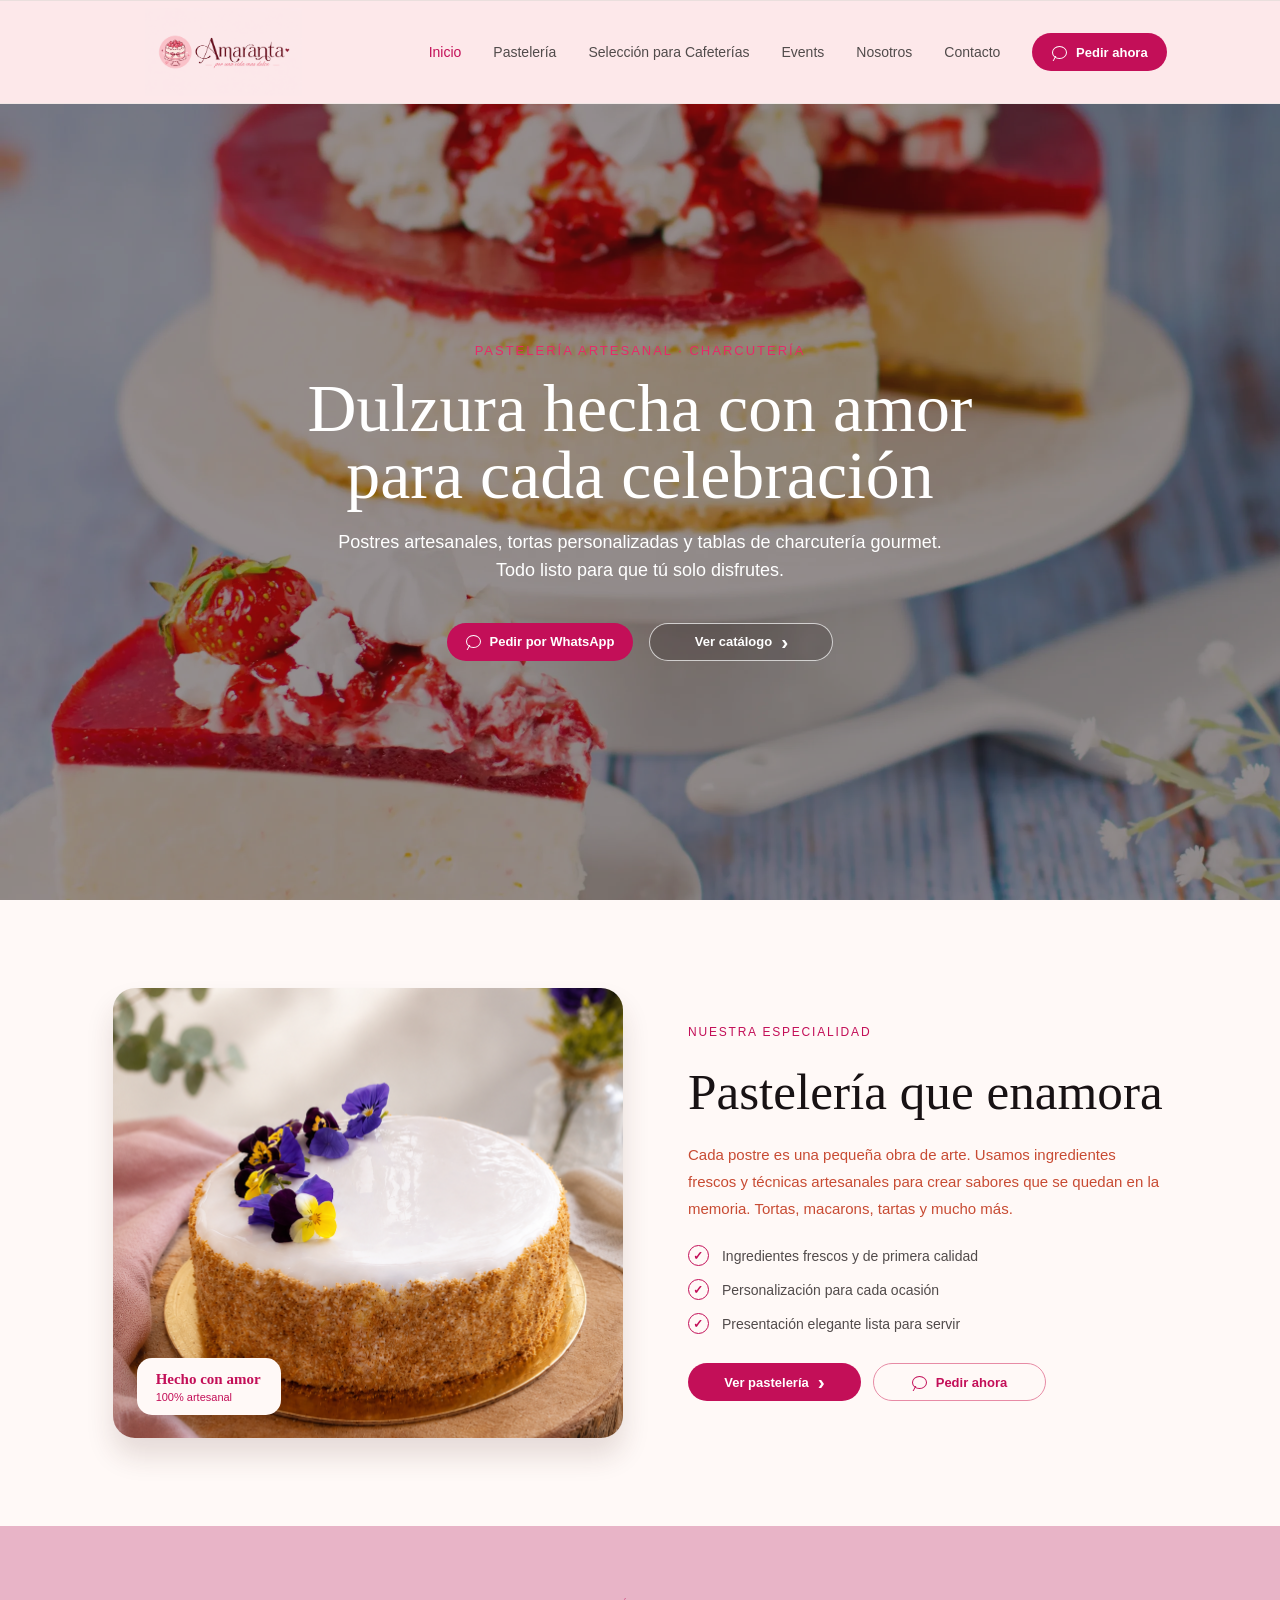
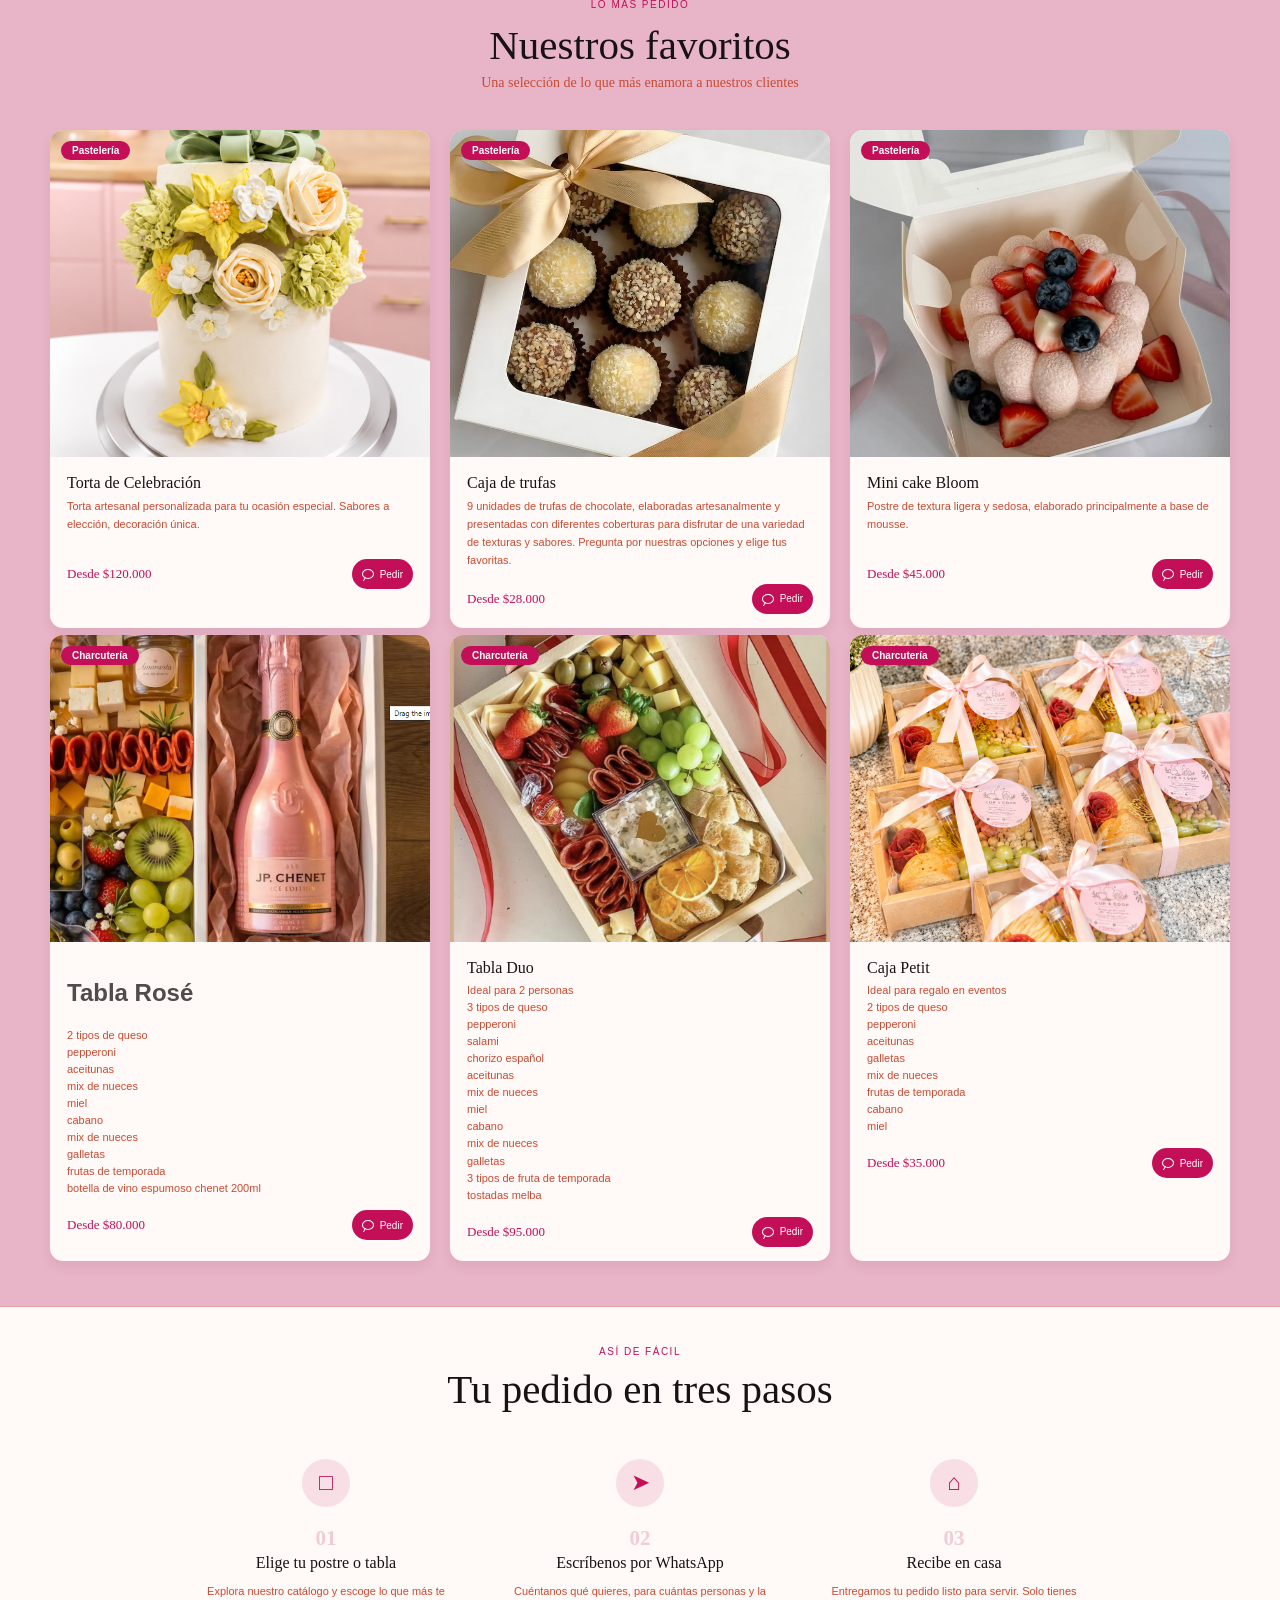
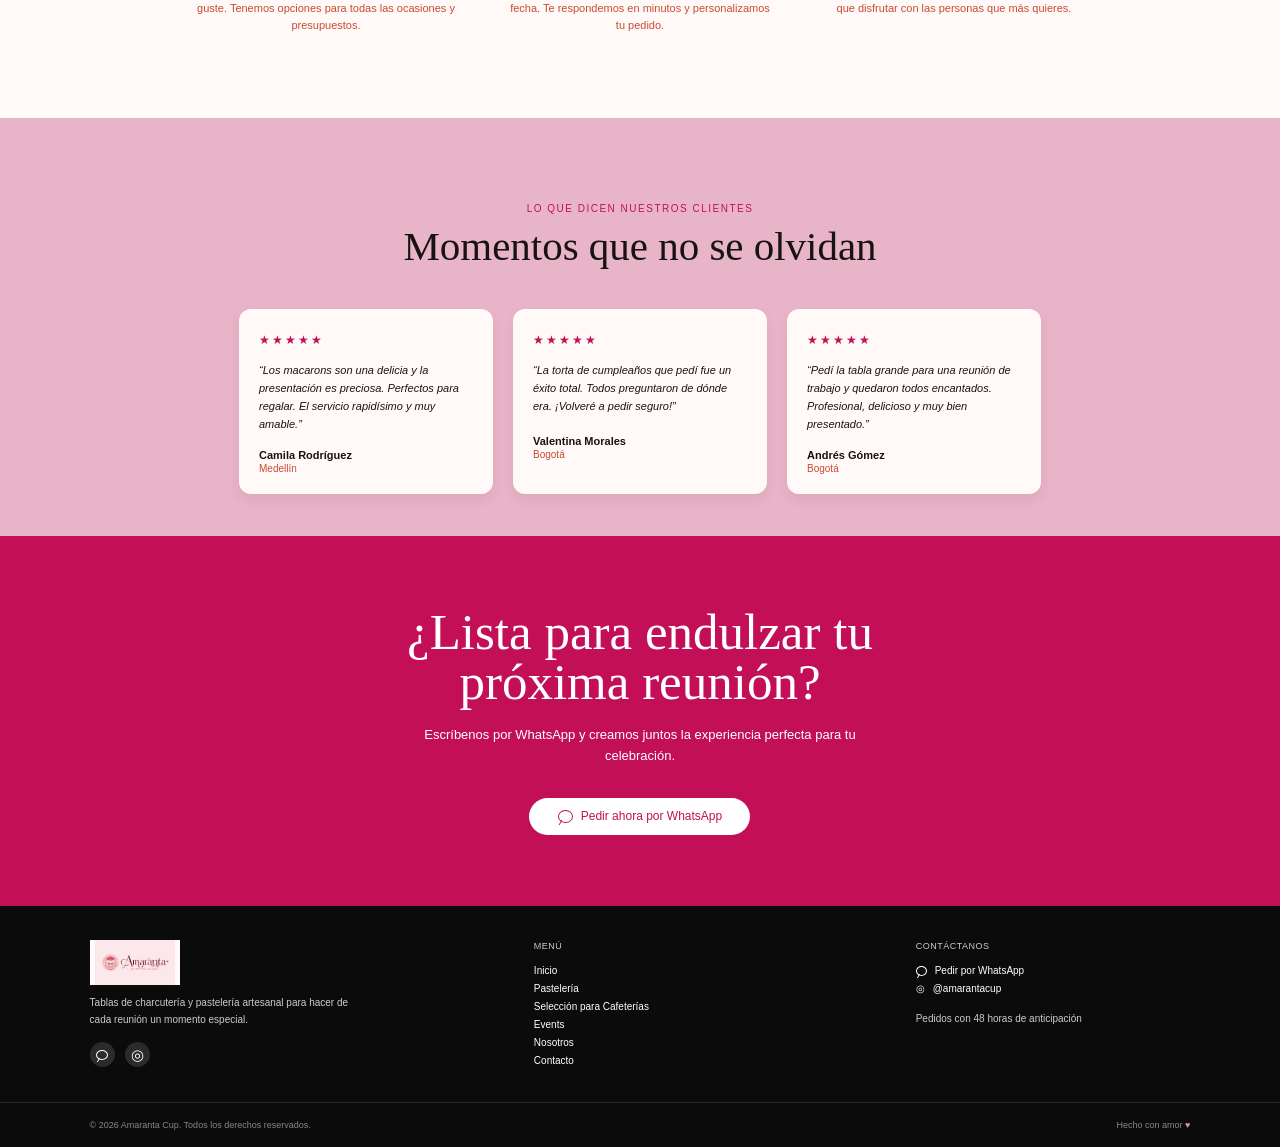
==== index.html @ c803502b "links to canvas" ====
<!doctype html>
<html lang="es">
  <head>
    <meta charset="UTF-8" />
    <meta name="viewport" content="width=device-width, initial-scale=1.0" />
    <title>Amaranta Cup</title>
    <link rel="stylesheet" href="css/styles.css" />
  </head>
  <body>
    <header class="site-header">
      <a class="brand" href="index.html" aria-label="Amaranta Cup, inicio">
        <img src="img/log.png" alt="Amaranta Cup" />
      </a>

      <nav class="main-nav" aria-label="Navegación principal">
        <a href="index.html" aria-current="page">Inicio</a>
        <!--<a href="charcuteria.html">Charcutería</a>-->
        <a href="https://canva.link/dgr8blwh5uggofv">Pastelería</a>
        <a href="https://canva.link/e0axy1g2jeudyjb">Selección para Cafeterías</a>
        <a href="https://canva.link/nlhpldfhokkc5tn">Events</a>
        <a href="nosotros.html">Nosotros</a>
        <a href="contacto.html">Contacto</a>
      </nav>

      <a class="order-button" href="#" data-whatsapp-message="Hola Amaranta Cup, quiero hacer un pedido.">
        <span class="chat-icon" aria-hidden="true"></span>
        Pedir ahora
      </a>
    </header>

    <main>
      <section class="hero" aria-labelledby="hero-title">
        <div class="hero-content">
          <p class="hero-kicker">Pastelería artesanal · Charcutería</p>
          <h1 id="hero-title">Dulzura hecha con amor<br />para cada celebración</h1>
          <p class="hero-description">
            Postres artesanales, tortas personalizadas y tablas de charcutería gourmet.<br />
            Todo listo para que tú solo disfrutes.
          </p>
          <div class="hero-actions">
            <a class="order-button hero-button" href="#" data-whatsapp-message="Hola Amaranta Cup, quiero pedir por WhatsApp.">
              <span class="chat-icon" aria-hidden="true"></span>
              Pedir por WhatsApp
            </a>
            <a class="order-button hero-button hero-button--secondary" href="https://canva.link/dgr8blwh5uggofv">
              Ver catálogo
              <span class="arrow-icon" aria-hidden="true">›</span>
            </a>
          </div>
        </div>
      </section>

      <section class="specialty-section" id="pasteleria" aria-labelledby="specialty-title">
        <div class="specialty-media">
          <img src="img/ponque1.png" alt="Pastel artesanal decorado con flores comestibles" />
          <div class="specialty-badge">
            Hecho con amor
            <small>100% artesanal</small>
          </div>
        </div>

        <div class="specialty-copy">
          <p class="specialty-kicker">Nuestra especialidad</p>
          <h2 id="specialty-title">Pastelería que enamora</h2>
          <p class="specialty-description">
            Cada postre es una pequeña obra de arte. Usamos ingredientes frescos y técnicas artesanales para crear sabores que se quedan en la memoria. Tortas, macarons, tartas y mucho más.
          </p>
          <ul class="benefits">
            <li>Ingredientes frescos y de primera calidad</li>
            <li>Personalización para cada ocasión</li>
            <li>Presentación elegante lista para servir</li>
          </ul>
          <div class="specialty-actions">
            <a class="order-button specialty-action" href="#pasteleria">
              Ver pastelería
              <span class="arrow-icon" aria-hidden="true">›</span>
            </a>
            <a class="order-button specialty-action specialty-action--outline" href="#" data-whatsapp-message="Hola Amaranta Cup, quiero pedir un producto.">
              <span class="chat-icon" aria-hidden="true"></span>
              Pedir ahora
            </a>
          </div>
        </div>
      </section>

      <section class="favorites-section" aria-labelledby="favorites-title">
        <div class="favorites-heading">
          <p class="favorites-kicker">Lo más pedido</p>
          <h2 id="favorites-title">Nuestros favoritos</h2>
          <p>Una selección de lo que más enamora a nuestros clientes</p>
        </div>

        <div class="favorites-grid">
          <article class="product-card">
            <div class="product-image-wrap">
              <img src="img/tortaCelebracion.png" alt="Torta de celebración decorada con flores comestibles" />
              <span class="product-tag">Pastelería</span>
            </div>
            <div class="product-content">
              <h3>Torta de Celebración</h3>
              <p>Torta artesanal personalizada para tu ocasión especial. Sabores a elección, decoración única.</p>
              <div class="product-footer">
                <span class="product-price">Desde $120.000</span>
                <a class="product-order" href="#" data-whatsapp-message="Hola Amaranta Cup, quiero pedir Torta de Celebración.">
                  <span class="chat-icon" aria-hidden="true"></span>
                  Pedir
                </a>
              </div>
            </div>
          </article>

          <article class="product-card">
            <div class="product-image-wrap">
              <img src="img/cajaTrufas.jpeg" alt="Caja de nueve trufas de chocolate decoradas" />
              <span class="product-tag">Pastelería</span>
            </div>
            <div class="product-content">
              <h3>Caja de trufas</h3>
              <p>9 unidades de trufas de chocolate, elaboradas artesanalmente y presentadas con diferentes coberturas para disfrutar de una variedad de texturas y sabores. Pregunta por nuestras opciones y elige tus favoritas.</p>
              <div class="product-footer">
                <span class="product-price">Desde $28.000</span>
                <a class="product-order" href="#" data-whatsapp-message="Hola Amaranta Cup, quiero pedir Caja de trufas.">
                  <span class="chat-icon" aria-hidden="true"></span>
                  Pedir
                </a>
              </div>
            </div>
          </article>

          <article class="product-card">
            <div class="product-image-wrap">
              <img src="img/minicakeBloom.jpeg" alt="Mini cake Bloom decorado con frutas frescas" />
              <span class="product-tag">Pastelería</span>
            </div>
            <div class="product-content">
              <h3>Mini cake Bloom</h3>
              <p>Postre de textura ligera y sedosa, elaborado principalmente a base de mousse.</p>
              <div class="product-footer">
                <span class="product-price">Desde $45.000</span>
                <a class="product-order" href="#" data-whatsapp-message="Hola Amaranta Cup, quiero pedir Mini cake Bloom.">
                  <span class="chat-icon" aria-hidden="true"></span>
                  Pedir
                </a>
              </div>
            </div>
          </article>
        </div>
      </section>

      <section class="charcuterie-section" aria-labelledby="charcuterie-title">
        <div class="charcuterie-grid">
          <article class="product-card">
            <div class="product-image-wrap">
              <img src="img/tablaRose.png" alt="Tabla Rose de quesos, frutas y botella de vino" />
              <span class="product-tag">Charcutería</span>
            </div>
            <div class="product-content">
              <h2 id="charcuterie-title" class="product-title">Tabla Rosé</h2>
              <p>2 tipos de queso<br />pepperoni<br />aceitunas<br />mix de nueces<br />miel<br />cabano<br />mix de nueces<br />galletas<br />frutas de temporada<br />botella de vino espumoso chenet 200ml</p>
              <div class="product-footer">
                <span class="product-price">Desde $80.000</span>
                <a class="product-order" href="#" data-whatsapp-message="Hola Amaranta Cup, quiero pedir Tabla Rosé.">
                  <span class="chat-icon" aria-hidden="true"></span>
                  Pedir
                </a>
              </div>
            </div>
          </article>

          <article class="product-card">
            <div class="product-image-wrap">
              <img src="img/tablaDuo.jpeg" alt="Tabla Duo de quesos, frutas y carnes frías" />
              <span class="product-tag">Charcutería</span>
            </div>
            <div class="product-content">
              <h3>Tabla Duo</h3>
              <p>Ideal para 2 personas<br />3 tipos de queso<br />pepperoni<br />salami<br />chorizo español<br />aceitunas<br />mix de nueces<br />miel<br />cabano<br />mix de nueces<br />galletas<br />3 tipos de fruta de temporada<br />tostadas melba</p>
              <div class="product-footer">
                <span class="product-price">Desde $95.000</span>
                <a class="product-order" href="#" data-whatsapp-message="Hola Amaranta Cup, quiero pedir Tabla Duo.">
                  <span class="chat-icon" aria-hidden="true"></span>
                  Pedir
                </a>
              </div>
            </div>
          </article>

          <article class="product-card">
            <div class="product-image-wrap">
              <img src="img/cajaPetit.png" alt="Caja Petit de quesos, frutas y galletas" />
              <span class="product-tag">Charcutería</span>
            </div>
            <div class="product-content">
              <h3>Caja Petit</h3>
              <p>Ideal para regalo en eventos<br />2 tipos de queso<br />pepperoni<br />aceitunas<br />galletas<br />mix de nueces<br />frutas de temporada<br />cabano<br />miel</p>
              <div class="product-footer">
                <span class="product-price">Desde $35.000</span>
                <a class="product-order" href="#" data-whatsapp-message="Hola Amaranta Cup, quiero pedir Caja Petit.">
                  <span class="chat-icon" aria-hidden="true"></span>
                  Pedir
                </a>
              </div>
            </div>
          </article>
        </div>
      </section>

      <section class="steps-section" aria-labelledby="steps-title">
        <div class="steps-heading">
          <p class="steps-kicker">Así de fácil</p>
          <h2 id="steps-title">Tu pedido en tres pasos</h2>
        </div>

        <div class="steps-grid">
          <article class="step-item">
            <div class="step-icon" aria-hidden="true">□</div>
            <p class="step-number">01</p>
            <h3>Elige tu postre o tabla</h3>
            <p>Explora nuestro catálogo y escoge lo que más te guste. Tenemos opciones para todas las ocasiones y presupuestos.</p>
          </article>

          <article class="step-item">
            <div class="step-icon" aria-hidden="true">➤</div>
            <p class="step-number">02</p>
            <h3>Escríbenos por WhatsApp</h3>
            <p>Cuéntanos qué quieres, para cuántas personas y la fecha. Te respondemos en minutos y personalizamos tu pedido.</p>
          </article>

          <article class="step-item">
            <div class="step-icon" aria-hidden="true">⌂</div>
            <p class="step-number">03</p>
            <h3>Recibe en casa</h3>
            <p>Entregamos tu pedido listo para servir. Solo tienes que disfrutar con las personas que más quieres.</p>
          </article>
        </div>
      </section>

      <section class="testimonials-section" aria-labelledby="testimonials-title">
        <div class="testimonials-heading">
          <p class="testimonials-kicker">Lo que dicen nuestros clientes</p>
          <h2 id="testimonials-title">Momentos que no se olvidan</h2>
        </div>

        <div class="testimonials-grid">
          <article class="testimonial-card">
            <p class="testimonial-rating" aria-label="5 estrellas">★★★★★</p>
            <blockquote>“Los macarons son una delicia y la presentación es preciosa. Perfectos para regalar. El servicio rapidísimo y muy amable.”</blockquote>
            <div class="testimonial-author">Camila Rodríguez</div>
            <div class="testimonial-city">Medellín</div>
          </article>

          <article class="testimonial-card">
            <p class="testimonial-rating" aria-label="5 estrellas">★★★★★</p>
            <blockquote>“La torta de cumpleaños que pedí fue un éxito total. Todos preguntaron de dónde era. ¡Volveré a pedir seguro!”</blockquote>
            <div class="testimonial-author">Valentina Morales</div>
            <div class="testimonial-city">Bogotá</div>
          </article>

          <article class="testimonial-card">
            <p class="testimonial-rating" aria-label="5 estrellas">★★★★★</p>
            <blockquote>“Pedí la tabla grande para una reunión de trabajo y quedaron todos encantados. Profesional, delicioso y muy bien presentado.”</blockquote>
            <div class="testimonial-author">Andrés Gómez</div>
            <div class="testimonial-city">Bogotá</div>
          </article>
        </div>
      </section>

      <section class="final-cta" aria-labelledby="final-cta-title">
        <div class="final-cta-content">
          <h2 id="final-cta-title">¿Lista para endulzar tu<br />próxima reunión?</h2>
          <p>Escríbenos por WhatsApp y creamos juntos la experiencia perfecta para tu celebración.</p>
          <a class="final-cta-button" href="#" data-whatsapp-message="Hola Amaranta Cup, quiero confirmar mi pedido.">
            <span class="chat-icon" aria-hidden="true"></span>
            Pedir ahora por WhatsApp
          </a>
        </div>
      </section>
    </main>

    <footer class="site-footer">
      <div class="footer-main">
        <div class="footer-brand-column">
          <a class="footer-brand" href="index.html" aria-label="Amaranta Cup, inicio">
            <img src="img/log.png" alt="Amaranta Cup" />
          </a>
          <p>Tablas de charcutería y pastelería artesanal para hacer de cada reunión un momento especial.</p>
          <div class="footer-socials" aria-label="Redes sociales">
            <a href="#" aria-label="Contactar por WhatsApp" data-whatsapp-message="Hola Amaranta Cup, quiero contactarlos por WhatsApp."><span class="chat-icon" aria-hidden="true"></span></a>
            <a href="https://instagram.com/amaranta.cup" target="_blank" rel="noreferrer" aria-label="Instagram de Amaranta Cup">◎</a>
          </div>
        </div>

        <nav class="footer-menu" aria-label="Menú del pie de página">
          <h2>Menú</h2>
          <a href="index.html">Inicio</a>
          <!--<a href="charcuteria.html">Charcutería</a>-->
          <a href="https://canva.link/dgr8blwh5uggofv">Pastelería</a>
          <a href="https://canva.link/e0axy1g2jeudyjb">Selección para Cafeterías</a>
          <a href="https://canva.link/nlhpldfhokkc5tn">Events</a>
          <a href="nosotros.html">Nosotros</a>
          <a href="contacto.html">Contacto</a>
        </nav>

        <div class="footer-contact">
          <h2>Contáctanos</h2>
          <a href="#" data-whatsapp-message="Hola Amaranta Cup, quiero hacer un pedido."><span class="chat-icon" aria-hidden="true"></span>Pedir por WhatsApp</a>
          <a href="https://instagram.com/amaranta.cup" target="_blank" rel="noreferrer"><span aria-hidden="true">◎</span>@amarantacup</a>
          <p>Pedidos con 48 horas de anticipación</p>
        </div>
      </div>

      <div class="footer-bottom">
        <p>© 2026 Amaranta Cup. Todos los derechos reservados.</p>
        <p>Hecho con amor <span aria-hidden="true">♥</span></p>
      </div>
    </footer>
    <script src="js/whatsapp.js"></script>
  </body>
</html>
---- css/styles.css ----
:root {
  --header-bg: #FDE8EA;
  --ink: #514b4b;
  --accent: #c30f58;
}

* {
  box-sizing: border-box;
}

body {
  margin: 0;
  color: var(--ink);
  font-family: "Trebuchet MS", sans-serif;
}

.site-header {
  min-height: 104px;
  padding: 0 8.8%;
  display: flex;
  align-items: center;
  justify-content: space-between;
  gap: 32px;
  background: var(--header-bg);
  border-top: 1px solid #eadfdd;
  border-bottom: 1px solid #f1e7e5;
}

.brand {
  display: inline-flex;
  align-items: center;
  width: 222px;
  height: 88px;
  color: #b5114e;
  text-decoration: none;
}

.brand img {
  display: block;
  width: 100%;
  height: 100%;
  object-fit: contain;
}

.main-nav {
  display: flex;
  align-items: center;
  gap: 32px;
  margin-left: auto;
}

.main-nav a {
  padding: 12px 0;
  color: var(--ink);
  font-size: 14px;
  text-decoration: none;
  transition: color 160ms ease;
}

.main-nav a:hover,
.main-nav a[aria-current="page"] {
  color: var(--accent);
}

.order-button {
  display: inline-flex;
  align-items: center;
  justify-content: center;
  gap: 9px;
  min-width: 135px;
  min-height: 38px;
  padding: 0 19px;
  border-radius: 22px;
  background: var(--accent);
  color: #fff;
  font-size: 13px;
  font-weight: 700;
  text-decoration: none;
  transition: background 160ms ease, transform 160ms ease;
}

.order-button:hover {
  background: #a70c4a;
  transform: translateY(-1px);
}

.chat-icon {
  width: 15px;
  height: 13px;
  position: relative;
  display: inline-block;
  border: 1.5px solid currentColor;
  border-radius: 50%;
}

.chat-icon::after {
  content: "";
  position: absolute;
  bottom: -3px;
  left: 1px;
  width: 5px;
  height: 5px;
  border-left: 1.5px solid currentColor;
  transform: skew(-28deg);
}

.hero {
  min-height: calc(100vh - 104px);
  padding: 72px 6%;
  position: relative;
  display: grid;
  place-items: center;
  overflow: hidden;
  isolation: isolate;
  background: url("../img/cheesecake.webp") center center / cover no-repeat;
}

.hero::before {
  content: "";
  position: absolute;
  inset: 0;
  z-index: -1;
  background: rgba(28, 16, 18, 0.47);
}

.hero-content {
  max-width: 850px;
  color: #fff;
  text-align: center;
  animation: hero-enter 700ms ease-out both;
}

.hero-kicker {
  margin: 0 0 18px;
  color: #e62b68;
  font-size: 13px;
  font-weight: 500;
  letter-spacing: 2px;
  text-transform: uppercase;
}

.hero h1 {
  max-width: 820px;
  margin: 0 auto 20px;
  font-family: Georgia, serif;
  font-size: clamp(48px, 5.3vw, 76px);
  font-weight: 400;
  line-height: 0.98;
}

.hero-description {
  max-width: 690px;
  margin: 0 auto 38px;
  font-size: 18px;
  line-height: 1.55;
}

.hero-actions {
  display: flex;
  justify-content: center;
  align-items: center;
  gap: 16px;
}

.hero-button {
  min-width: 184px;
}

.hero-button--secondary {
  border: 1px solid rgba(255, 255, 255, 0.7);
  background: rgba(40, 27, 29, 0.22);
}

.hero-button--secondary:hover {
  background: rgba(255, 255, 255, 0.18);
}

.pastry-hero {
  min-height: calc(100vh - 104px);
  padding: 72px 6%;
  position: relative;
  display: grid;
  place-items: center;
  overflow: hidden;
  isolation: isolate;
  background: url("../img/fondoPasteleria.webp") center center / cover no-repeat;
}

.pastry-hero::before {
  content: "";
  position: absolute;
  inset: 0;
  z-index: -1;
  background: rgba(25, 12, 17, 0.5);
}

.pastry-hero-content {
  max-width: 700px;
  color: #fff;
  text-align: center;
  animation: hero-enter 700ms ease-out both;
}

.pastry-hero-kicker {
  margin: 0 0 13px;
  color: #e62b68;
  font-size: 10px;
  letter-spacing: 1.5px;
  text-transform: uppercase;
}

.pastry-hero h1 {
  margin: 0 0 12px;
  font-family: Georgia, serif;
  font-size: clamp(43px, 4.4vw, 62px);
  font-weight: 400;
  line-height: 1;
}

.pastry-hero-description {
  margin: 0 auto 23px;
  font-size: 12px;
  line-height: 1.6;
}

.pastry-hero-button {
  min-width: 134px;
  min-height: 34px;
  padding: 0 15px;
  font-size: 11px;
}

.about-hero {
  min-height: calc(100vh - 104px);
  padding: 72px 6%;
  position: relative;
  display: grid;
  place-items: center;
  overflow: hidden;
  isolation: isolate;
  background: url("../img/fondoNosotros.webp") center center / cover no-repeat;
}

.about-hero::before {
  content: "";
  position: absolute;
  inset: 0;
  z-index: -1;
  background: rgba(14, 20, 27, 0.62);
}

.about-hero-content {
  max-width: 700px;
  color: #fff;
  text-align: center;
  animation: hero-enter 700ms ease-out both;
}

.about-hero-kicker {
  margin: 0 0 13px;
  color: #fff;
  font-size: 10px;
}

.about-hero h1 {
  margin: 0 0 13px;
  font-family: Georgia, serif;
  font-size: clamp(42px, 4.5vw, 62px);
  font-weight: 700;
  line-height: 0.98;
}

.about-hero-description {
  max-width: 620px;
  margin: 0 auto;
  font-size: 12px;
  line-height: 1.65;
}

.about-story-section {
  display: grid;
  grid-template-columns: minmax(0, 1fr) minmax(0, 1fr);
  align-items: center;
  gap: 7%;
  padding: 58px 7%;
  background: #fff9f7;
}

.about-story-content {
  max-width: 440px;
  justify-self: end;
}

.about-story-content h2 {
  margin: 0 0 15px;
  color: #181214;
  font-family: Georgia, serif;
  font-size: clamp(32px, 3.5vw, 45px);
  font-weight: 700;
  line-height: 1.05;
}

.about-story-content p {
  margin: 0 0 13px;
  color: #c84b33;
  font-size: 11px;
  line-height: 1.65;
}

.about-story-content p:last-child {
  margin-bottom: 0;
}

.about-story-media {
  max-width: 430px;
  justify-self: start;
}

.about-story-media img {
  display: block;
  width: 100%;
  aspect-ratio: 0.94;
  border-radius: 11px;
  object-fit: cover;
  box-shadow: 0 8px 15px rgba(69, 34, 30, 0.12);
}

.values-section {
  padding: 58px 6px 45px;
  background: #f7e5e9;
}

.values-section > h2 {
  margin: 0 0 30px;
  color: #181214;
  font-family: Georgia, serif;
  font-size: clamp(31px, 3.3vw, 43px);
  font-weight: 700;
  line-height: 1.1;
  text-align: center;
}

.values-grid {
  display: grid;
  grid-template-columns: repeat(4, minmax(0, 1fr));
  gap: 16px;
  max-width: 920px;
  margin: 0 auto;
}

.value-card {
  min-height: 178px;
  padding: 17px 15px 14px;
  border: 1px solid #f0b7a7;
  border-radius: 10px;
  background: #fff9f7;
  text-align: center;
}

.value-icon {
  display: grid;
  width: 34px;
  height: 34px;
  margin: 0 auto 15px;
  place-items: center;
  border-radius: 50%;
  background: #f8dfe6;
  color: var(--accent);
  font-size: 20px;
}

.value-card h3 {
  margin: 0 0 9px;
  color: #181214;
  font-family: Georgia, serif;
  font-size: 13px;
  font-weight: 700;
  line-height: 1.2;
}

.value-card p {
  margin: 0;
  color: #c84b33;
  font-size: 10px;
  line-height: 1.55;
}

.promise-section {
  display: grid;
  grid-template-columns: minmax(0, 0.9fr) minmax(0, 1fr);
  align-items: center;
  gap: 10%;
  width: min(100%, 920px);
  margin: 0 auto;
  padding: 78px 6%;
  background: #fff9f7;
}

.promise-intro {
  max-width: 330px;
}

.promise-intro h2 {
  margin: 0 0 12px;
  color: #181214;
  font-family: Georgia, serif;
  font-size: clamp(30px, 3vw, 39px);
  font-weight: 400;
  line-height: 1.1;
}

.promise-intro p,
.promise-item p {
  margin: 0;
  color: #c84b33;
  font-size: 11px;
  line-height: 1.6;
}

.promise-list {
  display: grid;
  gap: 17px;
}

.promise-item {
  display: grid;
  grid-template-columns: 29px minmax(0, 1fr);
  gap: 9px;
  align-items: start;
}

.promise-icon {
  display: grid;
  width: 29px;
  height: 29px;
  place-items: center;
  border-radius: 50%;
  background: #f8dfe6;
  color: var(--accent);
  font-size: 17px;
  line-height: 1;
}

.promise-item h3 {
  margin: 0 0 3px;
  color: #181214;
  font-size: 11px;
  font-weight: 700;
}

.pastry-products-section {
  padding: 58px 6% 64px;
  background: #e8b4c7;
}

.pastry-products-section--additional {
  padding-top: 0;
}

.visually-hidden {
  position: absolute;
  width: 1px;
  height: 1px;
  overflow: hidden;
  clip: rect(0 0 0 0);
  white-space: nowrap;
  clip-path: inset(50%);
}

.pastry-products-heading {
  margin-bottom: 31px;
  text-align: center;
}

.pastry-products-heading > p {
  margin: 0 0 10px;
  color: var(--accent);
  font-size: 10px;
  letter-spacing: 1.5px;
  text-transform: uppercase;
}

.pastry-products-heading h2 {
  margin: 0;
  color: #181214;
  font-family: Georgia, serif;
  font-size: clamp(32px, 3.2vw, 43px);
  font-weight: 400;
  line-height: 1.1;
}

.pastry-products-grid {
  display: grid;
  grid-template-columns: repeat(3, minmax(0, 1fr));
  gap: 18px;
  max-width: 820px;
  margin: 0 auto;
}

.pastry-product-card {
  overflow: hidden;
  border-radius: 11px;
  background: #fff9f7;
  box-shadow: 0 5px 10px rgba(101, 42, 63, 0.08);
}

.pastry-product-image {
  height: 271px;
  position: relative;
  overflow: hidden;
}

.pastry-product-image img {
  display: block;
  width: 100%;
  height: 100%;
  object-fit: cover;
}

.pastry-product-image span {
  position: absolute;
  top: 10px;
  left: 10px;
  padding: 4px 9px;
  border-radius: 12px;
  background: var(--accent);
  color: #fff;
  font-size: 9px;
  font-weight: 700;
}

.pastry-product-content {
  min-height: 184px;
  padding: 14px 16px 13px;
}

.pastry-product-content h3 {
  margin: 0 0 7px;
  color: #181214;
  font-family: Georgia, serif;
  font-size: 15px;
  font-weight: 400;
}

.pastry-product-kicker {
  margin: 0 0 5px;
  color: var(--accent);
  font-size: 8px;
}

.pastry-product-content > p:not(.pastry-product-kicker):not(.pastry-product-servings) {
  min-height: 56px;
  margin: 0;
  color: #c84b33;
  font-size: 10px;
  line-height: 1.55;
}

.pastry-product-servings {
  margin: 9px 0 12px;
  color: #c84b33;
  font-size: 9px;
}

.pastry-product-footer {
  display: flex;
  align-items: center;
  justify-content: space-between;
  gap: 8px;
  padding-top: 10px;
  border-top: 1px solid #edb7ba;
}

.pastry-product-footer strong {
  color: var(--accent);
  font-family: Georgia, serif;
  font-size: 11px;
  font-weight: 400;
}

.pastry-product-footer a {
  display: inline-flex;
  align-items: center;
  justify-content: center;
  gap: 5px;
  min-width: 49px;
  min-height: 26px;
  padding: 0 8px;
  border-radius: 15px;
  background: var(--accent);
  color: #fff;
  font-size: 9px;
  text-decoration: none;
}

.pastry-product-footer .chat-icon {
  width: 11px;
  height: 9px;
}

.pastry-product-footer .chat-icon::after {
  bottom: -3px;
  width: 4px;
  height: 4px;
}

.process-section {
  display: grid;
  grid-template-columns: minmax(0, 1fr) minmax(0, 0.94fr);
  align-items: center;
  gap: 8%;
  padding: 58px 8%;
  background: #fff9f7;
}

.process-content {
  max-width: 470px;
  justify-self: end;
}

.process-kicker {
  margin: 0 0 11px;
  color: var(--accent);
  font-size: 10px;
  letter-spacing: 1.5px;
  text-transform: uppercase;
}

.process-content h2 {
  margin: 0 0 12px;
  color: #181214;
  font-family: Georgia, serif;
  font-size: clamp(31px, 3vw, 40px);
  font-weight: 400;
  line-height: 1.1;
}

.process-description {
  max-width: 450px;
  margin: 0;
  color: #c84b33;
  font-size: 11px;
  line-height: 1.65;
}

.process-steps {
  display: grid;
  gap: 14px;
  margin: 27px 0 0;
  padding: 0;
  list-style: none;
}

.process-steps li {
  display: flex;
  align-items: center;
  gap: 10px;
  color: #181214;
  font-size: 10px;
}

.process-steps span {
  width: 31px;
  color: #f1cbd5;
  font-family: Georgia, serif;
  font-size: 17px;
  font-weight: 700;
}

.process-steps strong::before {
  content: "✓";
  display: inline-grid;
  width: 13px;
  height: 13px;
  margin-right: 8px;
  place-items: center;
  border: 1px solid #e78ba5;
  border-radius: 50%;
  color: var(--accent);
  font-size: 8px;
}

.process-media {
  max-width: 430px;
  justify-self: start;
}

.process-media img {
  display: block;
  width: 100%;
  aspect-ratio: 1.45;
  border-radius: 11px;
  object-fit: cover;
  box-shadow: 0 8px 15px rgba(69, 34, 30, 0.12);
}

.faq-section {
  padding: 58px 6% 64px;
  background: #e8b4c7;
}

.faq-section h2 {
  margin: 0 0 28px;
  color: #181214;
  font-family: Georgia, serif;
  font-size: clamp(32px, 3.2vw, 43px);
  font-weight: 400;
  line-height: 1.1;
  text-align: center;
}

.faq-list {
  display: grid;
  gap: 10px;
  max-width: 447px;
  margin: 0 auto;
}

.faq-item {
  overflow: hidden;
  border-radius: 7px;
  background: #fff9f7;
}

.faq-item summary {
  display: flex;
  align-items: center;
  justify-content: space-between;
  min-height: 35px;
  padding: 0 16px;
  cursor: pointer;
  color: #181214;
  font-size: 10px;
  list-style: none;
}

.faq-item summary::-webkit-details-marker {
  display: none;
}

.faq-item summary::after {
  content: "⌄";
  color: #c84b33;
  font-size: 14px;
  line-height: 1;
  transform: translateY(-2px);
}

.faq-item[open] summary::after {
  content: "⌃";
}

.faq-item p {
  margin: 0;
  padding: 10px 16px 12px;
  border-top: 1px solid #f2cbd2;
  color: #c84b33;
  font-size: 10px;
  line-height: 1.55;
}

.pastry-final-cta {
  display: grid;
  min-height: 245px;
  padding: 45px 6%;
  place-items: center;
  background: var(--accent);
}

.pastry-final-cta > div {
  max-width: 600px;
  color: #fff;
  text-align: center;
}

.pastry-final-cta h2 {
  margin: 0 0 12px;
  font-family: Georgia, serif;
  font-size: clamp(32px, 3.5vw, 43px);
  font-weight: 400;
  line-height: 1.05;
}

.pastry-final-cta p {
  margin: 0 auto 21px;
  font-size: 11px;
  line-height: 1.5;
}

.pastry-final-cta a {
  display: inline-flex;
  align-items: center;
  justify-content: center;
  gap: 7px;
  min-width: 166px;
  min-height: 33px;
  padding: 0 15px;
  border-radius: 18px;
  background: #fff;
  color: var(--accent);
  font-size: 10px;
  text-decoration: none;
  transition: background 160ms ease, transform 160ms ease;
}

.pastry-final-cta a:hover {
  background: #fff0f4;
  transform: translateY(-1px);
}

.contact-intro {
  display: grid;
  min-height: 310px;
  padding: 55px 6%;
  place-content: center;
  background: #f7e5e9;
  text-align: center;
}

.contact-kicker {
  margin: 0 0 12px;
  color: var(--accent);
  font-size: 10px;
}

.contact-intro h1 {
  margin: 0 0 15px;
  color: #090708;
  font-family: Georgia, serif;
  font-size: clamp(36px, 4vw, 52px);
  font-weight: 700;
  line-height: 0.98;
}

.contact-intro > p:last-child {
  margin: 0;
  color: #c84b33;
  font-size: 12px;
  line-height: 1.5;
}

.contact-details-section {
  display: grid;
  grid-template-columns: minmax(0, 1fr) minmax(0, 1fr);
  gap: 28px;
  max-width: 940px;
  margin: 0 auto;
  padding: 48px 6% 64px;
  background: #fff9f7;
}

.whatsapp-card,
.contact-info-card {
  min-height: 226px;
  padding: 21px;
  border-radius: 11px;
}

.whatsapp-card {
  color: #fff;
  background: var(--accent);
  box-shadow: 0 7px 14px rgba(101, 42, 63, 0.12);
}

.whatsapp-card-icon {
  display: grid;
  width: 38px;
  height: 38px;
  margin-bottom: 16px;
  place-items: center;
  border-radius: 50%;
  background: rgba(255, 255, 255, 0.2);
}

.whatsapp-card-icon .chat-icon {
  width: 17px;
  height: 15px;
}

.whatsapp-card h2,
.contact-info-card h2 {
  margin: 0 0 8px;
  font-family: Georgia, serif;
  font-size: 20px;
  font-weight: 400;
}

.whatsapp-card p {
  max-width: 315px;
  margin: 0 0 18px;
  font-size: 10px;
  line-height: 1.55;
}

.whatsapp-card-button {
  display: inline-flex;
  align-items: center;
  justify-content: center;
  gap: 7px;
  min-width: 127px;
  min-height: 30px;
  padding: 0 13px;
  border-radius: 4px;
  background: #fff;
  color: var(--accent);
  font-size: 10px;
  text-decoration: none;
}

.whatsapp-card small {
  display: block;
  margin-top: 15px;
  font-size: 8px;
}

.contact-info-card {
  border: 1px solid #f0b7a7;
  background: #fff9f7;
}

.contact-info-card h2 {
  color: #181214;
}

.contact-info-card dl {
  display: grid;
  gap: 11px;
  margin: 0;
}

.contact-info-row {
  display: grid;
  grid-template-columns: 29px minmax(0, 1fr);
  gap: 9px;
  align-items: center;
}

.contact-info-row dt {
  display: grid;
  width: 27px;
  height: 27px;
  place-items: center;
  border-radius: 50%;
  background: #f8dfe6;
  color: var(--accent);
  font-size: 15px;
}

.contact-info-row dd {
  margin: 0;
  color: #181214;
  font-size: 10px;
}

.contact-info-row dd span {
  display: block;
  margin-bottom: 2px;
  color: #c84b33;
  font-size: 8px;
}

.contact-info-row a,
.contact-info-row dd p {
  margin: 0;
  color: #181214;
  font-size: 10px;
  text-decoration: none;
}

.contact-info-row a:hover {
  color: var(--accent);
}

.arrow-icon {
  font-size: 21px;
  line-height: 0;
}

.specialty-section {
  display: grid;
  grid-template-columns: minmax(0, 1fr) minmax(0, 0.94fr);
  align-items: center;
  gap: 6.2%;
  padding: 88px 8.8%;
  background: #fff9f7;
}

.specialty-media {
  min-height: 450px;
  position: relative;
}

.specialty-media img {
  display: block;
  width: 100%;
  height: 450px;
  border-radius: 22px;
  object-fit: cover;
  object-position: center 58%;
  box-shadow: 0 18px 28px rgba(69, 34, 30, 0.14);
}

.specialty-badge {
  position: absolute;
  left: 24px;
  bottom: 23px;
  min-width: 144px;
  padding: 13px 19px 12px;
  border-radius: 15px;
  background: #fff9f7;
  color: var(--accent);
  box-shadow: 0 8px 18px rgba(69, 34, 30, 0.1);
  font-family: Georgia, serif;
  font-size: 15px;
  font-weight: 700;
}

.specialty-badge small {
  display: block;
  margin-top: 3px;
  font-family: "Trebuchet MS", sans-serif;
  font-size: 11px;
  font-weight: 400;
}

.specialty-copy {
  max-width: 590px;
}

.specialty-kicker {
  margin: 0 0 25px;
  color: var(--accent);
  font-size: 12px;
  letter-spacing: 1.8px;
  text-transform: uppercase;
}

.specialty-copy h2 {
  margin: 0 0 22px;
  color: #181214;
  font-family: Georgia, serif;
  font-size: clamp(42px, 4vw, 58px);
  font-weight: 400;
  line-height: 1.08;
}

.specialty-description {
  margin: 0 0 23px;
  color: #c84b33;
  font-size: 15px;
  line-height: 1.8;
}

.benefits {
  display: grid;
  gap: 13px;
  margin: 0 0 29px;
  padding: 0;
  list-style: none;
}

.benefits li {
  display: flex;
  align-items: center;
  gap: 13px;
  color: #514b4b;
  font-size: 14px;
}

.benefits li::before {
  content: "✓";
  display: grid;
  width: 19px;
  height: 19px;
  flex: 0 0 19px;
  place-items: center;
  border: 1.5px solid var(--accent);
  border-radius: 50%;
  color: var(--accent);
  font-size: 12px;
  font-weight: 700;
}

.specialty-actions {
  display: flex;
  align-items: center;
  gap: 12px;
}

.specialty-action {
  min-width: 173px;
}

.specialty-action--outline {
  border: 1px solid #e78ba5;
  background: transparent;
  color: var(--accent);
}

.specialty-action--outline:hover {
  background: #fff0f4;
}

.favorites-section {
  padding: 73px 3% 7px;
  background: #e8b4c7;
}

.favorites-heading {
  margin: 0 auto 39px;
  text-align: center;
}

.favorites-kicker {
  margin: 0 0 13px;
  color: var(--accent);
  font-size: 10px;
  letter-spacing: 1.5px;
  text-transform: uppercase;
}

.favorites-heading h2 {
  margin: 0 0 7px;
  color: #181214;
  font-family: Georgia, serif;
  font-size: clamp(34px, 3.2vw, 45px);
  font-weight: 400;
  line-height: 1.1;
}

.favorites-heading > p:last-child {
  margin: 0;
  color: #c84b33;
  font-family: Georgia, serif;
  font-size: 14px;
}

.favorites-grid {
  display: grid;
  grid-template-columns: repeat(3, minmax(0, 1fr));
  gap: 20px;
  max-width: 1180px;
  margin: 0 auto;
}

.product-card {
  min-width: 0;
  overflow: hidden;
  border-radius: 13px;
  background: #fff9f7;
  box-shadow: 0 6px 12px rgba(101, 42, 63, 0.08);
}

.product-image-wrap {
  height: 327px;
  position: relative;
  overflow: hidden;
}

.product-image-wrap img {
  display: block;
  width: 100%;
  height: 100%;
  object-fit: cover;
}

.product-tag {
  position: absolute;
  top: 11px;
  left: 11px;
  padding: 4px 11px;
  border-radius: 13px;
  background: var(--accent);
  color: #fff;
  font-size: 10px;
  font-weight: 700;
}

.product-content {
  min-height: 171px;
  padding: 17px 17px 14px;
}

.product-content h3 {
  margin: 0 0 5px;
  color: #181214;
  font-family: Georgia, serif;
  font-size: 16px;
  font-weight: 400;
}

.product-content p {
  min-height: 48px;
  margin: 0;
  color: #c84b33;
  font-size: 11px;
  line-height: 1.65;
}

.product-footer {
  display: flex;
  align-items: center;
  justify-content: space-between;
  gap: 10px;
  margin-top: 14px;
}

.product-price {
  color: var(--accent);
  font-family: Georgia, serif;
  font-size: 13px;
}

.product-order {
  display: inline-flex;
  align-items: center;
  justify-content: center;
  gap: 6px;
  min-width: 59px;
  min-height: 30px;
  padding: 0 10px;
  border-radius: 17px;
  background: var(--accent);
  color: #fff;
  font-size: 10px;
  text-decoration: none;
}

.product-order .chat-icon {
  width: 12px;
  height: 10px;
}

.product-order .chat-icon::after {
  bottom: -3px;
  width: 4px;
  height: 4px;
}

.charcuterie-section {
  padding: 0 3% 45px;
  background: #e8b4c7;
}

.charcuterie-grid {
  display: grid;
  grid-template-columns: repeat(3, minmax(0, 1fr));
  gap: 20px;
  max-width: 1180px;
  margin: 0 auto;
}

.charcuterie-section .product-image-wrap {
  height: 307px;
}

.charcuterie-section .product-content p {
  min-height: 0;
  line-height: 1.55;
}

.charcuterie-section .product-footer {
  margin-top: 13px;
}

.steps-section {
  padding: 39px 6% 84px;
  border-top: 1px solid #e5a0a2;
  background: #fff9f7;
}

.steps-heading,
.testimonials-heading {
  text-align: center;
}

.steps-kicker,
.testimonials-kicker {
  margin: 0 0 10px;
  color: var(--accent);
  font-size: 10px;
  letter-spacing: 1.5px;
  text-transform: uppercase;
}

.steps-heading h2,
.testimonials-heading h2 {
  margin: 0;
  color: #181214;
  font-family: Georgia, serif;
  font-size: clamp(32px, 3.2vw, 43px);
  font-weight: 400;
  line-height: 1.1;
}

.steps-grid {
  display: grid;
  grid-template-columns: repeat(3, minmax(0, 1fr));
  gap: 42px;
  max-width: 900px;
  margin: 47px auto 0;
}

.step-item {
  color: #c84b33;
  text-align: center;
}

.step-icon {
  display: grid;
  width: 48px;
  height: 48px;
  margin: 0 auto 19px;
  place-items: center;
  border-radius: 50%;
  background: #f8dfe6;
  color: var(--accent);
  font-size: 23px;
  line-height: 1;
}

.step-number {
  margin: 0 0 3px;
  color: #f1cbd5;
  font-family: Georgia, serif;
  font-size: 21px;
  font-weight: 700;
}

.step-item h3 {
  margin: 0 0 11px;
  color: #181214;
  font-family: Georgia, serif;
  font-size: 16px;
  font-weight: 400;
}

.step-item > p:last-child {
  max-width: 260px;
  margin: 0 auto;
  font-size: 11px;
  line-height: 1.55;
}

.testimonials-section {
  padding: 85px 6% 42px;
  background: #e8b4c7;
}

.testimonials-heading {
  margin-bottom: 40px;
}

.testimonials-grid {
  display: grid;
  grid-template-columns: repeat(3, minmax(0, 1fr));
  gap: 20px;
  max-width: 802px;
  margin: 0 auto;
}

.testimonial-card {
  min-height: 184px;
  padding: 24px 20px 20px;
  border-radius: 12px;
  background: #fff9f7;
  box-shadow: 0 6px 12px rgba(101, 42, 63, 0.08);
}

.testimonial-rating {
  margin: 0 0 14px;
  color: var(--accent);
  font-size: 12px;
  letter-spacing: 2px;
}

.testimonial-card blockquote {
  min-height: 58px;
  margin: 0 0 16px;
  color: #181214;
  font-size: 11px;
  font-style: italic;
  line-height: 1.65;
}

.testimonial-author {
  color: #181214;
  font-size: 11px;
  font-weight: 700;
}

.testimonial-city {
  margin-top: 2px;
  color: #c84b33;
  font-size: 10px;
}

.final-cta {
  display: grid;
  min-height: 370px;
  padding: 58px 6%;
  place-items: center;
  background: var(--accent);
}

.final-cta-content {
  max-width: 560px;
  color: #fff;
  text-align: center;
}

.final-cta h2 {
  margin: 0 0 16px;
  font-family: Georgia, serif;
  font-size: clamp(37px, 4vw, 51px);
  font-weight: 400;
  line-height: 0.98;
}

.final-cta p {
  max-width: 455px;
  margin: 0 auto 31px;
  font-size: 13px;
  line-height: 1.65;
}

.final-cta-button {
  display: inline-flex;
  align-items: center;
  justify-content: center;
  gap: 8px;
  min-width: 221px;
  min-height: 37px;
  padding: 0 19px;
  border-radius: 22px;
  background: #fff;
  color: var(--accent);
  font-size: 12px;
  text-decoration: none;
  transition: background 160ms ease, transform 160ms ease;
}

.final-cta-button:hover {
  background: #fff0f4;
  transform: translateY(-1px);
}

.site-footer {
  color: #fff;
  background: #0b0b0b;
}

.footer-main {
  display: grid;
  grid-template-columns: 1.25fr 1fr 1.1fr;
  gap: 12%;
  padding: 34px 7% 35px;
}

.footer-brand-column {
  max-width: 275px;
}

.footer-brand {
  display: block;
  width: 90px;
  height: 45px;
  margin-bottom: 10px;
  background: #fff9f7;
}

.footer-brand img {
  display: block;
  width: 100%;
  height: 100%;
  object-fit: contain;
}

.footer-brand-column p,
.footer-contact p {
  margin: 0;
  color: #d2c9cc;
  font-size: 10px;
  line-height: 1.65;
}

.footer-socials {
  display: flex;
  gap: 10px;
  margin-top: 14px;
}

.footer-socials a {
  display: grid;
  width: 25px;
  height: 25px;
  place-items: center;
  border-radius: 50%;
  background: #2b2b2b;
  color: #fff;
  font-size: 15px;
  text-decoration: none;
}

.footer-socials .chat-icon {
  width: 12px;
  height: 10px;
}

.footer-socials .chat-icon::after {
  bottom: -3px;
  width: 4px;
  height: 4px;
}

.footer-menu,
.footer-contact {
  display: grid;
  align-content: start;
  justify-items: start;
  gap: 7px;
}

.footer-menu h2,
.footer-contact h2 {
  margin: 1px 0 7px;
  color: #d2c9cc;
  font-size: 9px;
  font-weight: 400;
  letter-spacing: 0.5px;
  text-transform: uppercase;
}

.footer-menu a,
.footer-contact a {
  display: inline-flex;
  align-items: center;
  gap: 8px;
  color: #fff;
  font-size: 10px;
  text-decoration: none;
}

.footer-menu a:hover,
.footer-contact a:hover {
  color: #e78ba5;
}

.footer-contact p {
  margin-top: 10px;
}

.footer-contact .chat-icon {
  width: 11px;
  height: 10px;
}

.footer-contact .chat-icon::after {
  bottom: -3px;
  width: 4px;
  height: 4px;
}

.footer-bottom {
  display: flex;
  align-items: center;
  justify-content: space-between;
  gap: 20px;
  padding: 17px 7%;
  border-top: 1px solid #292929;
  color: #8b8587;
  font-size: 9px;
}

.footer-bottom p {
  margin: 0;
}

.footer-bottom span {
  color: #e78ba5;
}

@keyframes hero-enter {
  from {
    opacity: 0;
    transform: translateY(18px);
  }
  to {
    opacity: 1;
    transform: translateY(0);
  }
}

@media (max-width: 760px) {
  .site-header {
    min-height: 0;
    padding: 18px 6%;
    flex-wrap: wrap;
    gap: 18px;
  }

  .brand {
    width: 190px;
    height: 76px;
  }

  .main-nav {
    order: 3;
    width: 100%;
    justify-content: space-between;
    gap: 12px;
    overflow-x: auto;
  }

  .main-nav a {
    white-space: nowrap;
    font-size: 13px;
  }

  .hero {
    min-height: calc(100vh - 164px);
    padding: 58px 6%;
    background-position: 57% center;
  }

  .hero h1 {
    font-size: clamp(42px, 11vw, 60px);
  }

  .hero-description {
    font-size: 16px;
  }

  .pastry-hero {
    min-height: calc(100vh - 164px);
    padding: 58px 6%;
    background-position: center center;
  }

  .pastry-hero h1 {
    font-size: clamp(40px, 10vw, 56px);
  }

  .pastry-hero-description {
    font-size: 13px;
  }

  .about-hero {
    min-height: calc(100vh - 164px);
    padding: 58px 6%;
  }

  .about-hero h1 {
    font-size: clamp(38px, 10vw, 56px);
  }

  .about-hero-description {
    font-size: 13px;
  }

  .about-story-section {
    grid-template-columns: 1fr;
    gap: 35px;
    padding: 52px 8%;
  }

  .about-story-content,
  .about-story-media {
    width: 100%;
    max-width: 520px;
    justify-self: center;
  }

  .values-section {
    padding: 52px 6% 42px;
  }

  .values-grid {
    grid-template-columns: repeat(2, minmax(0, 1fr));
    max-width: 520px;
  }

  .value-card {
    min-height: 160px;
  }

  .promise-section {
    grid-template-columns: 1fr;
    gap: 35px;
    padding: 58px 8%;
  }

  .promise-intro {
    max-width: 440px;
  }

  .pastry-products-section {
    padding: 52px 6% 50px;
  }

  .pastry-products-section--additional {
    padding-top: 0;
  }

  .pastry-products-grid {
    grid-template-columns: 1fr;
    gap: 22px;
  }

  .pastry-product-image {
    height: min(271px, 78vw);
  }

  .process-section {
    grid-template-columns: 1fr;
    gap: 35px;
    padding: 56px 8%;
  }

  .process-content,
  .process-media {
    width: 100%;
    max-width: 520px;
    justify-self: center;
  }

  .faq-section {
    padding: 52px 6% 50px;
  }

  .faq-list {
    max-width: 520px;
  }

  .pastry-final-cta {
    min-height: 220px;
    padding: 42px 6%;
  }

  .pastry-final-cta h2 {
    font-size: clamp(30px, 9vw, 42px);
  }

  .specialty-section {
    grid-template-columns: 1fr;
    gap: 42px;
    padding: 64px 6%;
  }

  .specialty-media,
  .specialty-media img {
    min-height: 360px;
    height: 360px;
  }

  .specialty-copy {
    max-width: none;
  }

  .favorites-section {
    padding: 58px 6% 24px;
  }

  .favorites-grid {
    grid-template-columns: 1fr;
    gap: 22px;
  }

  .product-image-wrap {
    height: min(327px, 78vw);
  }

  .charcuterie-section {
    padding: 0 6% 24px;
  }

  .charcuterie-grid {
    grid-template-columns: 1fr;
    gap: 22px;
  }

  .charcuterie-section .product-image-wrap {
    height: min(307px, 78vw);
  }

  .steps-section {
    padding: 52px 6% 64px;
  }

  .steps-grid,
  .testimonials-grid {
    grid-template-columns: 1fr;
    gap: 28px;
  }

  .steps-grid {
    margin-top: 38px;
  }

  .testimonials-section {
    padding-top: 60px;
  }

  .final-cta {
    min-height: 320px;
    padding: 52px 6%;
  }

  .final-cta h2 {
    font-size: clamp(34px, 10vw, 46px);
  }

  .contact-intro {
    min-height: 270px;
    padding: 45px 6%;
  }

  .contact-intro h1 {
    font-size: clamp(34px, 10vw, 46px);
  }

  .contact-details-section {
    grid-template-columns: 1fr;
    gap: 20px;
    padding: 38px 6% 50px;
  }

  .footer-main {
    grid-template-columns: 1fr;
    gap: 30px;
    padding: 38px 8% 32px;
  }

  .footer-brand-column {
    max-width: 300px;
  }

  .footer-bottom {
    align-items: flex-start;
    flex-direction: column;
    gap: 8px;
    padding: 15px 8%;
  }
}

@media (max-width: 420px) {
  .brand {
    width: 164px;
    height: 66px;
  }

  .order-button {
    min-width: 112px;
    padding: 0 13px;
    font-size: 12px;
  }

  .hero-actions {
    flex-direction: column;
    gap: 12px;
  }

  .hero-button {
    width: min(100%, 230px);
  }

  .specialty-section {
    gap: 32px;
    padding-top: 48px;
    padding-bottom: 48px;
  }

  .specialty-media,
  .specialty-media img {
    min-height: 300px;
    height: 300px;
    border-radius: 16px;
  }

  .specialty-copy h2 {
    font-size: 40px;
  }

  .specialty-actions {
    align-items: stretch;
    flex-direction: column;
  }

  .specialty-action {
    width: 100%;
  }

  .favorites-section {
    padding-right: 5%;
    padding-left: 5%;
  }

  .product-content {
    min-height: 0;
  }

  .charcuterie-section {
    padding-right: 5%;
    padding-left: 5%;
  }
}
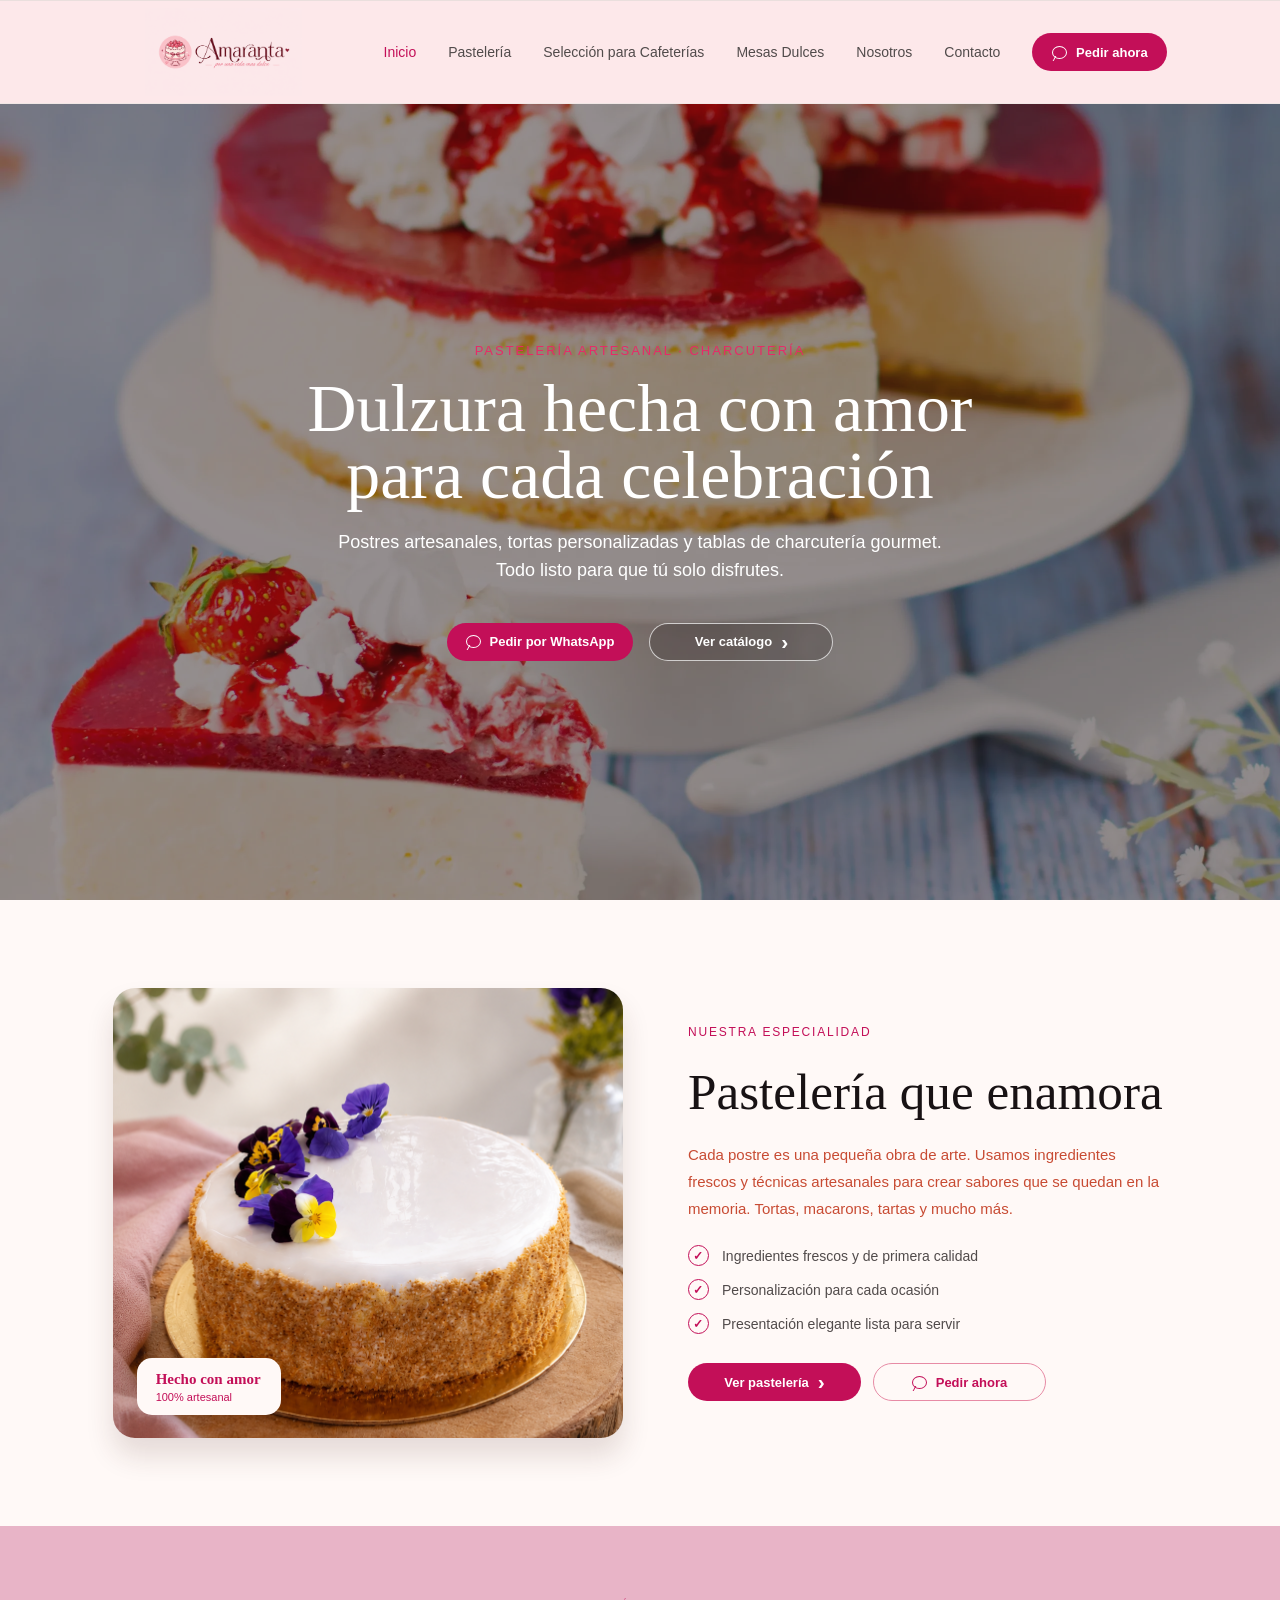
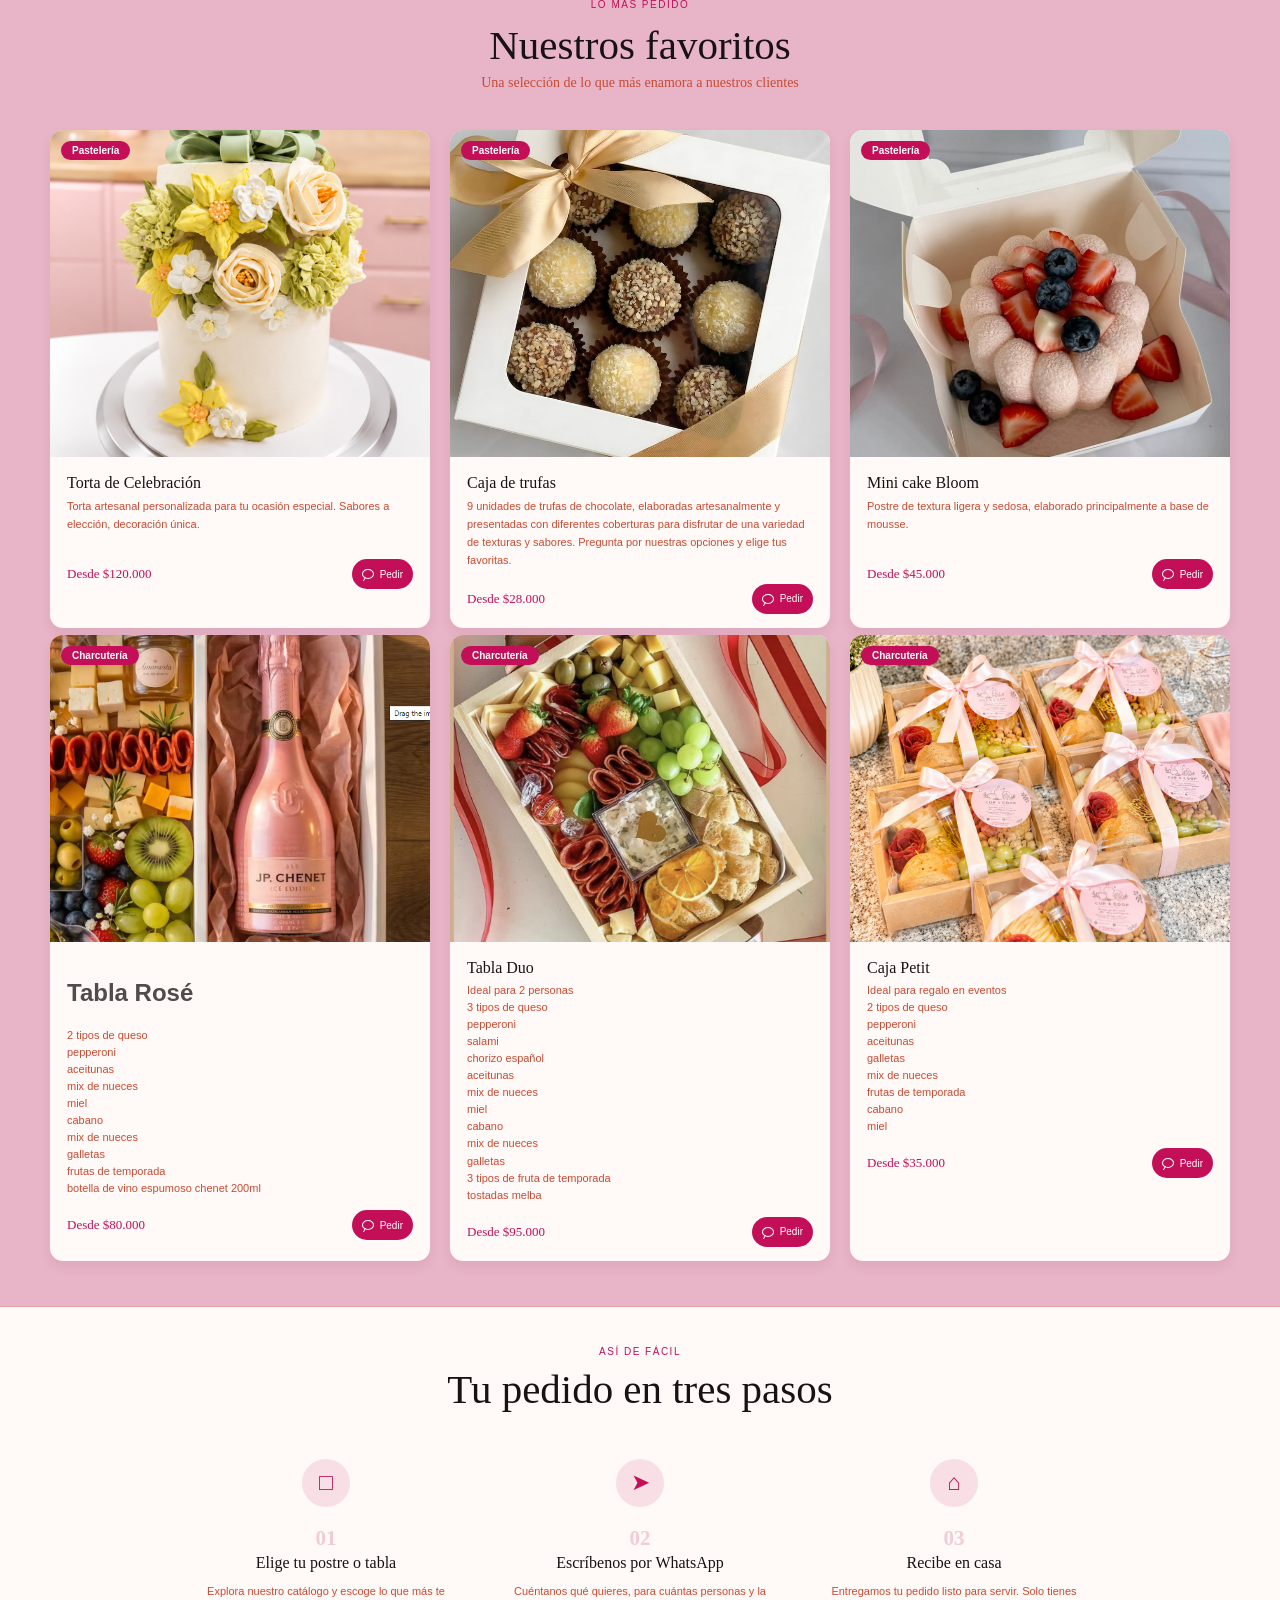
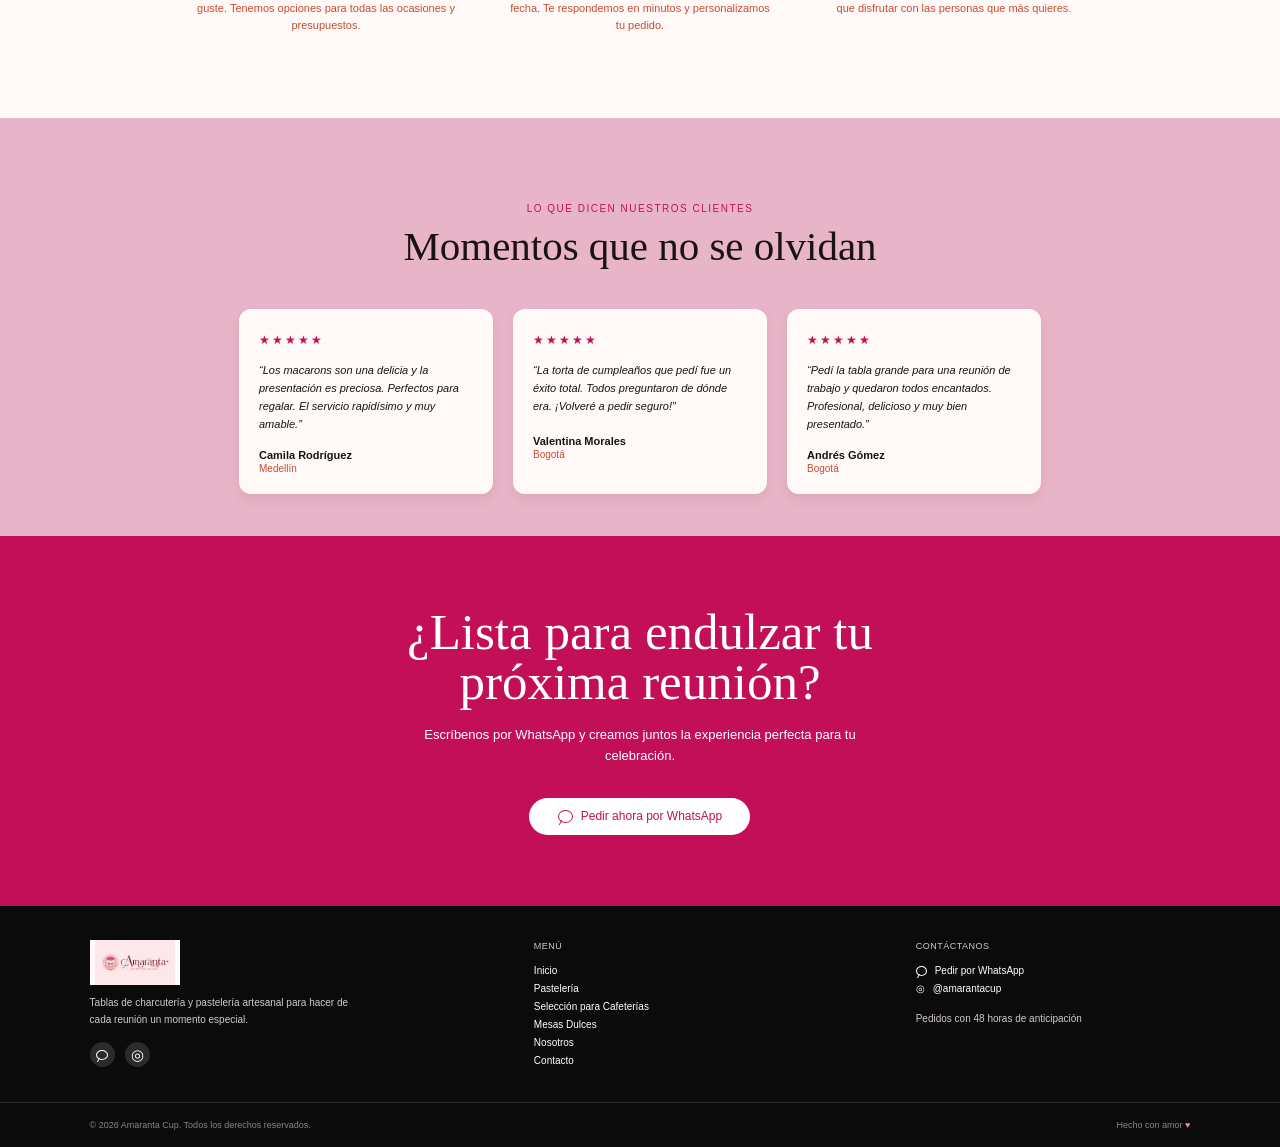
==== commit bdae0747: "update canva navigation links Replace the Pastelería, Selección para Cafeterías, and Mesas Dulces li" ====
--- a/index.html
+++ b/index.html
@@ -3,8 +3,47 @@
   <head>
     <meta charset="UTF-8" />
     <meta name="viewport" content="width=device-width, initial-scale=1.0" />
-    <title>Amaranta Cup</title>
+    <meta name="description" content="Pastelería artesanal, charcutería gourmet y tablas para eventos en Bogotá. Tortas personalizadas, postres premium y cajas de regalo. Entrega a domicilio.">
+    <meta name="keywords" content="pastelería bogotá, tortas personalizadas, charcutería gourmet, postres artesanales, tablas de eventos, cajas regalo">
+    <meta name="author" content="Amaranta Cup">
+    <meta name="robots" content="index, follow">
+    <link rel="canonical" href="https://amarantacup.com/" />
+    <meta property="og:title" content="Amaranta Cup - Pastelería Artesanal y Charcutería Gourmet en Bogotá" />
+    <meta property="og:description" content="Descubre nuestras deliciosas tortas personalizadas, postres artesanales y tablas de charcutería gourmet. Entregas a domicilio en Bogotá." />
+    <meta property="og:type" content="business.business" />
+    <meta property="og:image" content="img/log.png" />
+    <meta name="twitter:card" content="summary_large_image" />
+    <meta name="twitter:title" content="Amaranta Cup - Pastelería Artesanal y Charcutería Gourmet" />
+    <meta name="twitter:description" content="Postres artesanales, tortas personalizadas y tablas gourmet para tus celebraciones." />
+    <title>Amaranta Cup - Pastelería Artesanal y Charcutería Gourmet en Bogotá</title>
     <link rel="stylesheet" href="css/styles.css" />
+    <script type="application/ld+json">
+    {
+      "@context": "https://schema.org",
+      "@type": "LocalBusiness",
+      "name": "Amaranta Cup",
+      "description": "Pastelería artesanal y charcutería gourmet en Bogotá",
+      "url": "https://amarantacup.com",
+      "telephone": "+57 312 8997149",
+      "email": "mcasa4761@gmail.com",
+      "address": {
+        "@type": "PostalAddress",
+        "addressLocality": "Bogotá",
+        "addressCountry": "CO"
+      },
+      "priceRange": "$$",
+      "image": "img/log.png",
+      "servesCuisine": ["Pastelería", "Postres"],
+      "serviceType": ["Venta de postres", "Tortas personalizadas", "Charcutería gourmet", "Entregas a domicilio"],
+      "sameAs": ["https://instagram.com/amaranta.cup"],
+      "openingHoursSpecification": {
+        "@type": "OpeningHoursSpecification",
+        "dayOfWeek": ["Monday", "Tuesday", "Wednesday", "Thursday", "Friday", "Saturday", "Sunday"],
+        "opens": "08:00",
+        "closes": "17:00"
+      }
+    }
+    </script>
   </head>
   <body>
     <header class="site-header">
@@ -15,9 +54,9 @@
       <nav class="main-nav" aria-label="Navegación principal">
         <a href="index.html" aria-current="page">Inicio</a>
         <!--<a href="charcuteria.html">Charcutería</a>-->
-        <a href="https://canva.link/dgr8blwh5uggofv">Pastelería</a>
-        <a href="https://canva.link/e0axy1g2jeudyjb">Selección para Cafeterías</a>
-        <a href="https://canva.link/nlhpldfhokkc5tn">Events</a>
+        <a href="https://canva.link/hqmy7xg1aeavrqn">Pastelería</a>
+        <a href="https://canva.link/otf6wijbyt92x03">Selección para Cafeterías</a>
+        <a href="https://canva.link/1fuooa52gx30hf8">Mesas Dulces</a>
         <a href="nosotros.html">Nosotros</a>
         <a href="contacto.html">Contacto</a>
       </nav>
@@ -42,7 +81,7 @@
               <span class="chat-icon" aria-hidden="true"></span>
               Pedir por WhatsApp
             </a>
-            <a class="order-button hero-button hero-button--secondary" href="https://canva.link/dgr8blwh5uggofv">
+            <a class="order-button hero-button hero-button--secondary" href="https://canva.link/hqmy7xg1aeavrqn">
               Ver catálogo
               <span class="arrow-icon" aria-hidden="true">›</span>
             </a>
@@ -294,9 +333,9 @@
           <h2>Menú</h2>
           <a href="index.html">Inicio</a>
           <!--<a href="charcuteria.html">Charcutería</a>-->
-          <a href="https://canva.link/dgr8blwh5uggofv">Pastelería</a>
-          <a href="https://canva.link/e0axy1g2jeudyjb">Selección para Cafeterías</a>
-          <a href="https://canva.link/nlhpldfhokkc5tn">Events</a>
+          <a href="https://canva.link/hqmy7xg1aeavrqn">Pastelería</a>
+          <a href="https://canva.link/otf6wijbyt92x03">Selección para Cafeterías</a>
+          <a href="https://canva.link/1fuooa52gx30hf8">Mesas Dulces</a>
           <a href="nosotros.html">Nosotros</a>
           <a href="contacto.html">Contacto</a>
         </nav>
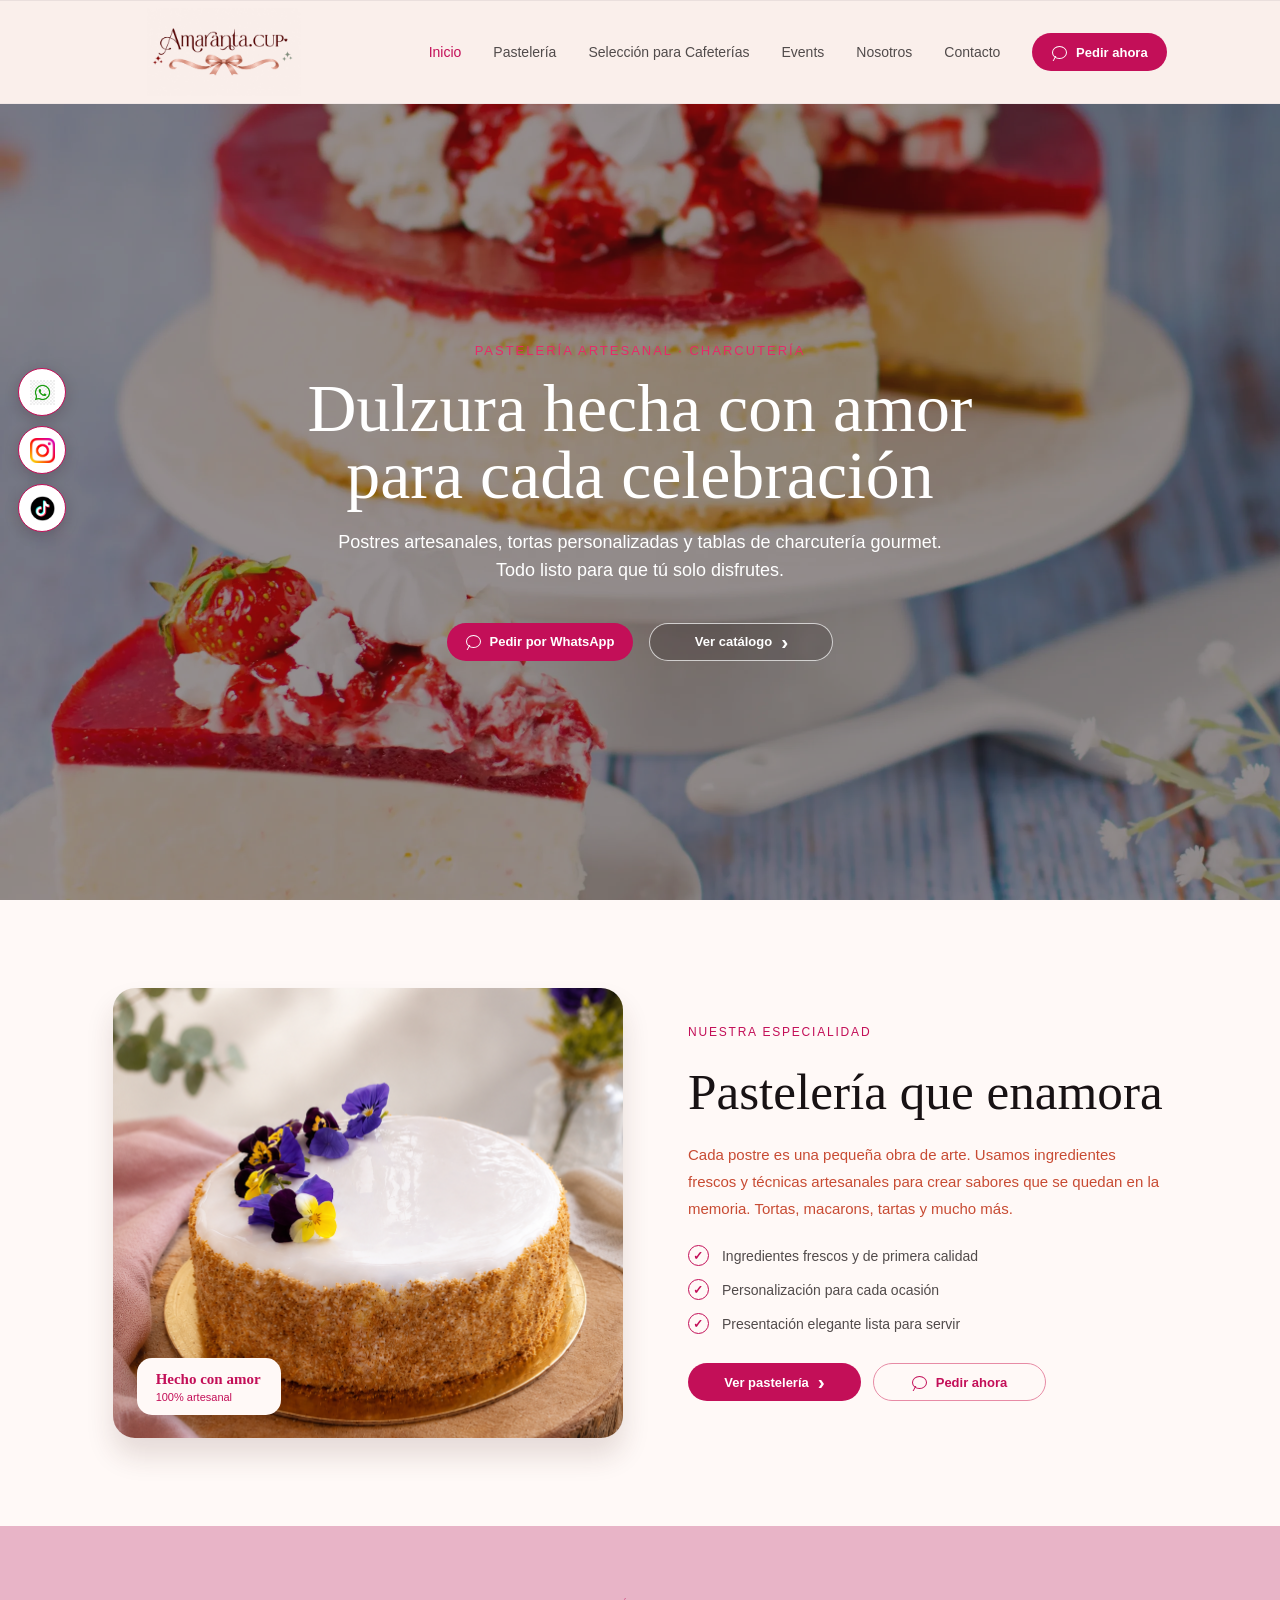
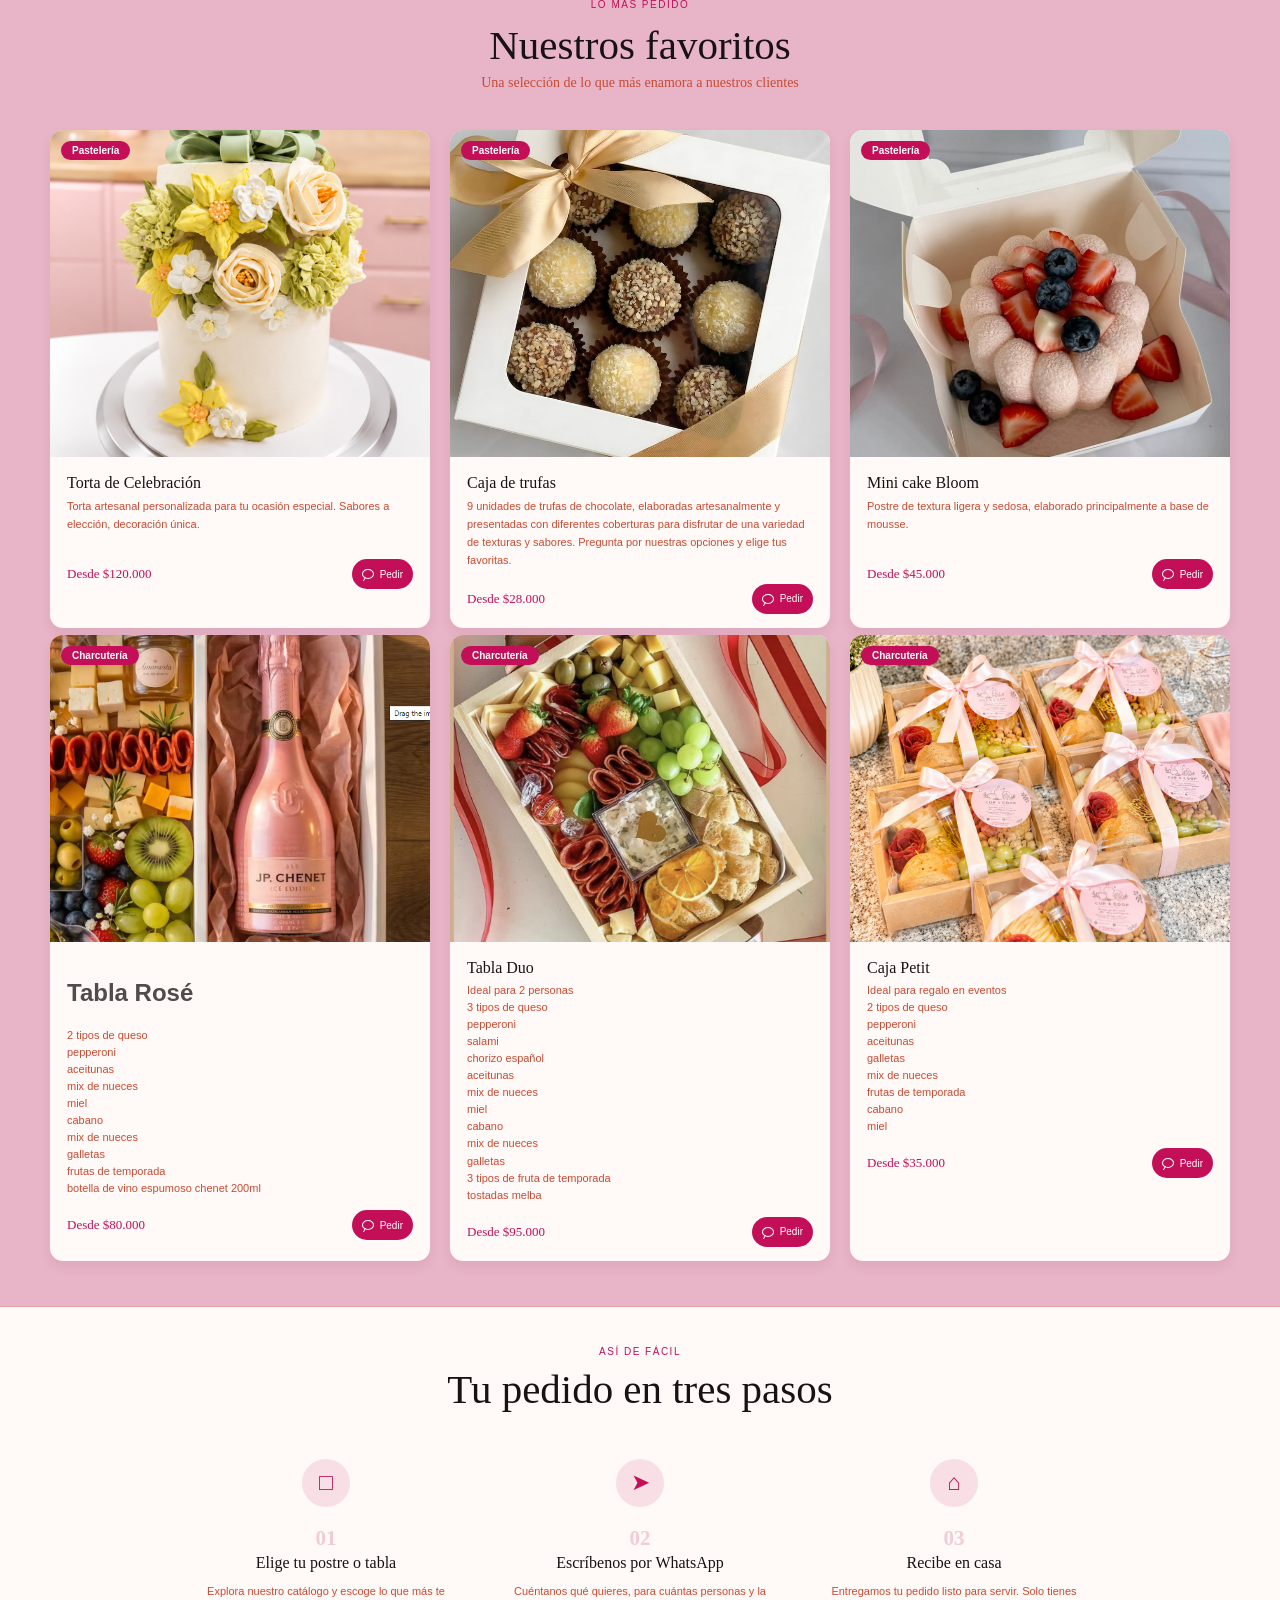
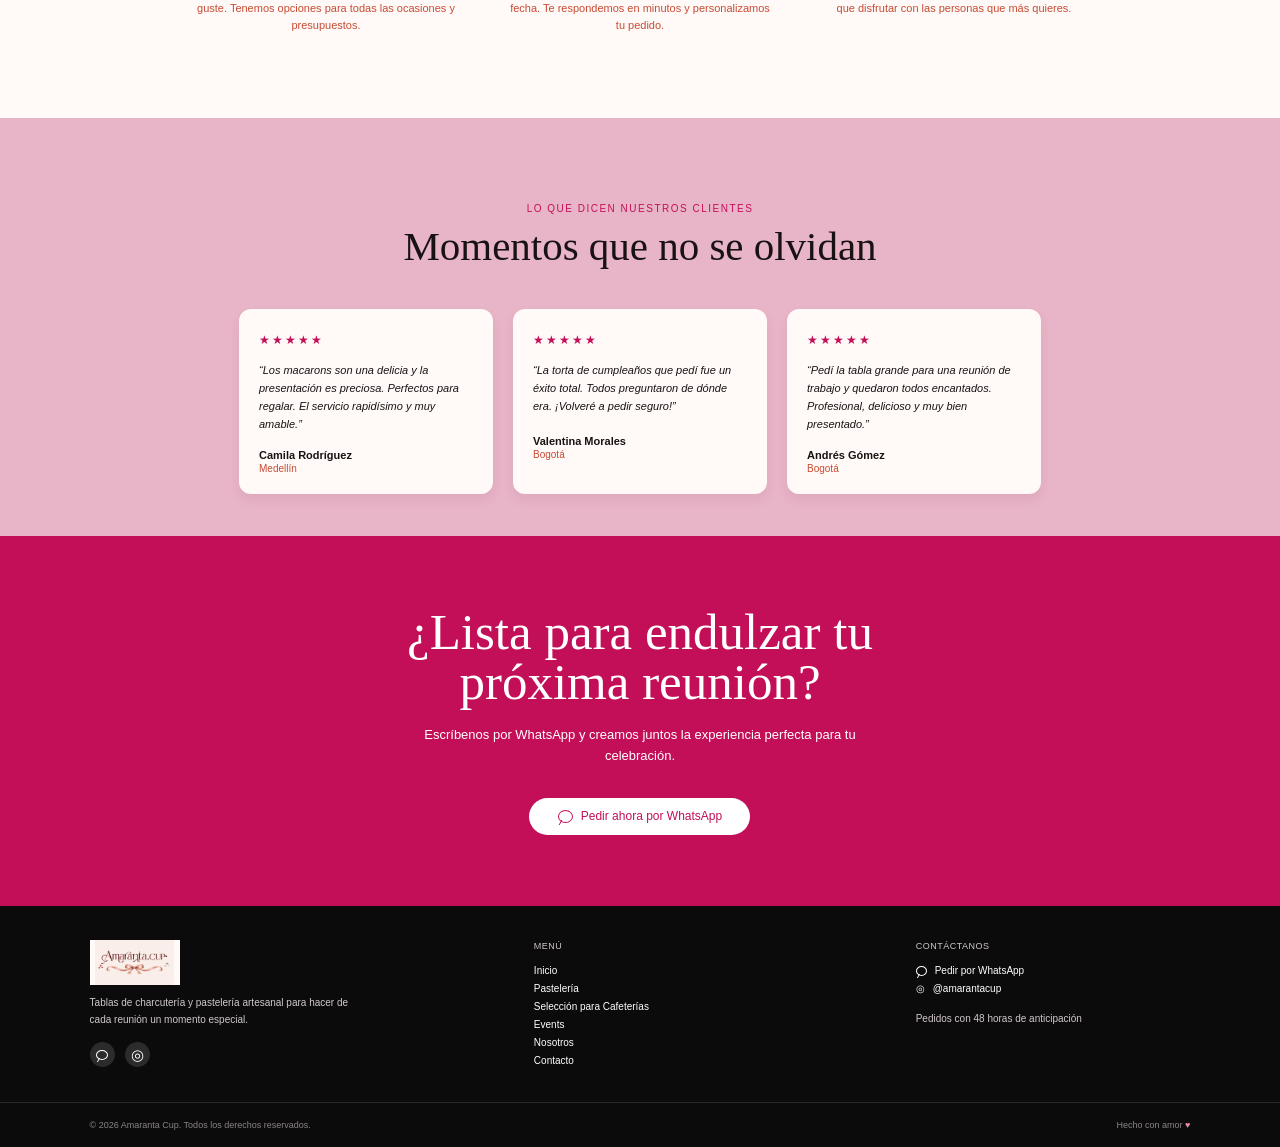
==== commit ebf2cd61: "changes icons" ====
--- a/index.html
+++ b/index.html
@@ -54,9 +54,9 @@
       <nav class="main-nav" aria-label="Navegación principal">
         <a href="index.html" aria-current="page">Inicio</a>
         <!--<a href="charcuteria.html">Charcutería</a>-->
-        <a href="https://canva.link/hqmy7xg1aeavrqn">Pastelería</a>
-        <a href="https://canva.link/otf6wijbyt92x03">Selección para Cafeterías</a>
-        <a href="https://canva.link/1fuooa52gx30hf8">Mesas Dulces</a>
+        <a href="https://canva.link/dgr8blwh5uggofv">Pastelería</a>
+        <a href="https://canva.link/e0axy1g2jeudyjb">Selección para Cafeterías</a>
+        <a href="https://canva.link/nlhpldfhokkc5tn">Events</a>
         <a href="nosotros.html">Nosotros</a>
         <a href="contacto.html">Contacto</a>
       </nav>
@@ -81,7 +81,7 @@
               <span class="chat-icon" aria-hidden="true"></span>
               Pedir por WhatsApp
             </a>
-            <a class="order-button hero-button hero-button--secondary" href="https://canva.link/hqmy7xg1aeavrqn">
+            <a class="order-button hero-button hero-button--secondary" href="https://canva.link/dgr8blwh5uggofv">
               Ver catálogo
               <span class="arrow-icon" aria-hidden="true">›</span>
             </a>
@@ -316,6 +316,21 @@
       </section>
     </main>
 
+    <div class="floating-socials" aria-label="Enlaces rápidos">
+      <a href="#" data-whatsapp-message="Hola Amaranta Cup, quiero hacer un pedido." aria-label="Pedir por WhatsApp">
+        <img src="img/whatsup.jpg" alt="" />
+        <span class="floating-socials-label">Pedir por WhatsApp</span>
+      </a>
+      <a href="https://instagram.com/amaranta.cup" target="_blank" rel="noreferrer" aria-label="Instagram de Amaranta Cup">
+        <img src="img/instagram.jpeg" alt="" />
+        <span class="floating-socials-label">@amarantacup en Instagram</span>
+      </a>
+      <a href="https://www.tiktok.com/@amaranta.cup" target="_blank" rel="noreferrer" aria-label="TikTok de Amaranta Cup">
+        <img src="img/tiktok.png" alt="" />
+        <span class="floating-socials-label">@amarantacup en TikTok</span>
+      </a>
+    </div>
+
     <footer class="site-footer">
       <div class="footer-main">
         <div class="footer-brand-column">
@@ -333,9 +348,9 @@
           <h2>Menú</h2>
           <a href="index.html">Inicio</a>
           <!--<a href="charcuteria.html">Charcutería</a>-->
-          <a href="https://canva.link/hqmy7xg1aeavrqn">Pastelería</a>
-          <a href="https://canva.link/otf6wijbyt92x03">Selección para Cafeterías</a>
-          <a href="https://canva.link/1fuooa52gx30hf8">Mesas Dulces</a>
+          <a href="https://canva.link/dgr8blwh5uggofv">Pastelería</a>
+          <a href="https://canva.link/e0axy1g2jeudyjb">Selección para Cafeterías</a>
+          <a href="https://canva.link/nlhpldfhokkc5tn">Events</a>
           <a href="nosotros.html">Nosotros</a>
           <a href="contacto.html">Contacto</a>
         </nav>
--- a/css/styles.css
+++ b/css/styles.css
@@ -1,5 +1,5 @@
 :root {
-  --header-bg: #FDE8EA;
+  --header-bg: #FAEFEB;
   --ink: #514b4b;
   --accent: #c30f58;
 }
@@ -104,6 +104,77 @@
   transform: skew(-28deg);
 }
 
+.floating-socials {
+  position: fixed;
+  top: 50%;
+  left: 18px;
+  z-index: 10;
+  display: flex;
+  flex-direction: column;
+  gap: 10px;
+  transform: translateY(-50%);
+}
+
+.floating-socials a {
+  display: inline-flex;
+  align-items: center;
+  justify-content: center;
+  width: 48px;
+  height: 48px;
+  border: 1px solid var(--accent);
+  border-radius: 50%;
+  background: #fff;
+  color: var(--accent);
+  font-size: 25px;
+  line-height: 1;
+  text-decoration: none;
+  box-shadow: 0 4px 14px rgba(48, 16, 28, 0.22);
+  transition: background 160ms ease, transform 160ms ease, box-shadow 160ms ease;
+}
+
+.floating-socials a:hover,
+.floating-socials a:focus-visible {
+  background: #fff0f4;
+  transform: translateY(-2px);
+  box-shadow: 0 6px 18px rgba(48, 16, 28, 0.3);
+}
+
+.floating-socials a:focus-visible {
+  outline: 3px solid var(--accent);
+  outline-offset: 3px;
+}
+
+.floating-socials img {
+  display: block;
+  width: 25px;
+  height: 25px;
+  object-fit: contain;
+}
+
+.floating-socials .chat-icon {
+  width: 21px;
+  height: 18px;
+  border-width: 2px;
+}
+
+.floating-socials .chat-icon::after {
+  bottom: -5px;
+  left: 2px;
+  width: 7px;
+  height: 7px;
+  border-left-width: 2px;
+}
+
+.floating-socials-label {
+  position: absolute;
+  width: 1px;
+  height: 1px;
+  overflow: hidden;
+  clip: rect(0 0 0 0);
+  white-space: nowrap;
+  clip-path: inset(50%);
+}
+
 .hero {
   min-height: calc(100vh - 104px);
   padding: 72px 6%;
@@ -1844,6 +1915,18 @@
 }
 
 @media (max-width: 420px) {
+  .floating-socials {
+    top: 50%;
+    left: 12px;
+    gap: 8px;
+  }
+
+  .floating-socials a {
+    width: 44px;
+    height: 44px;
+    font-size: 23px;
+  }
+
   .brand {
     width: 164px;
     height: 66px;
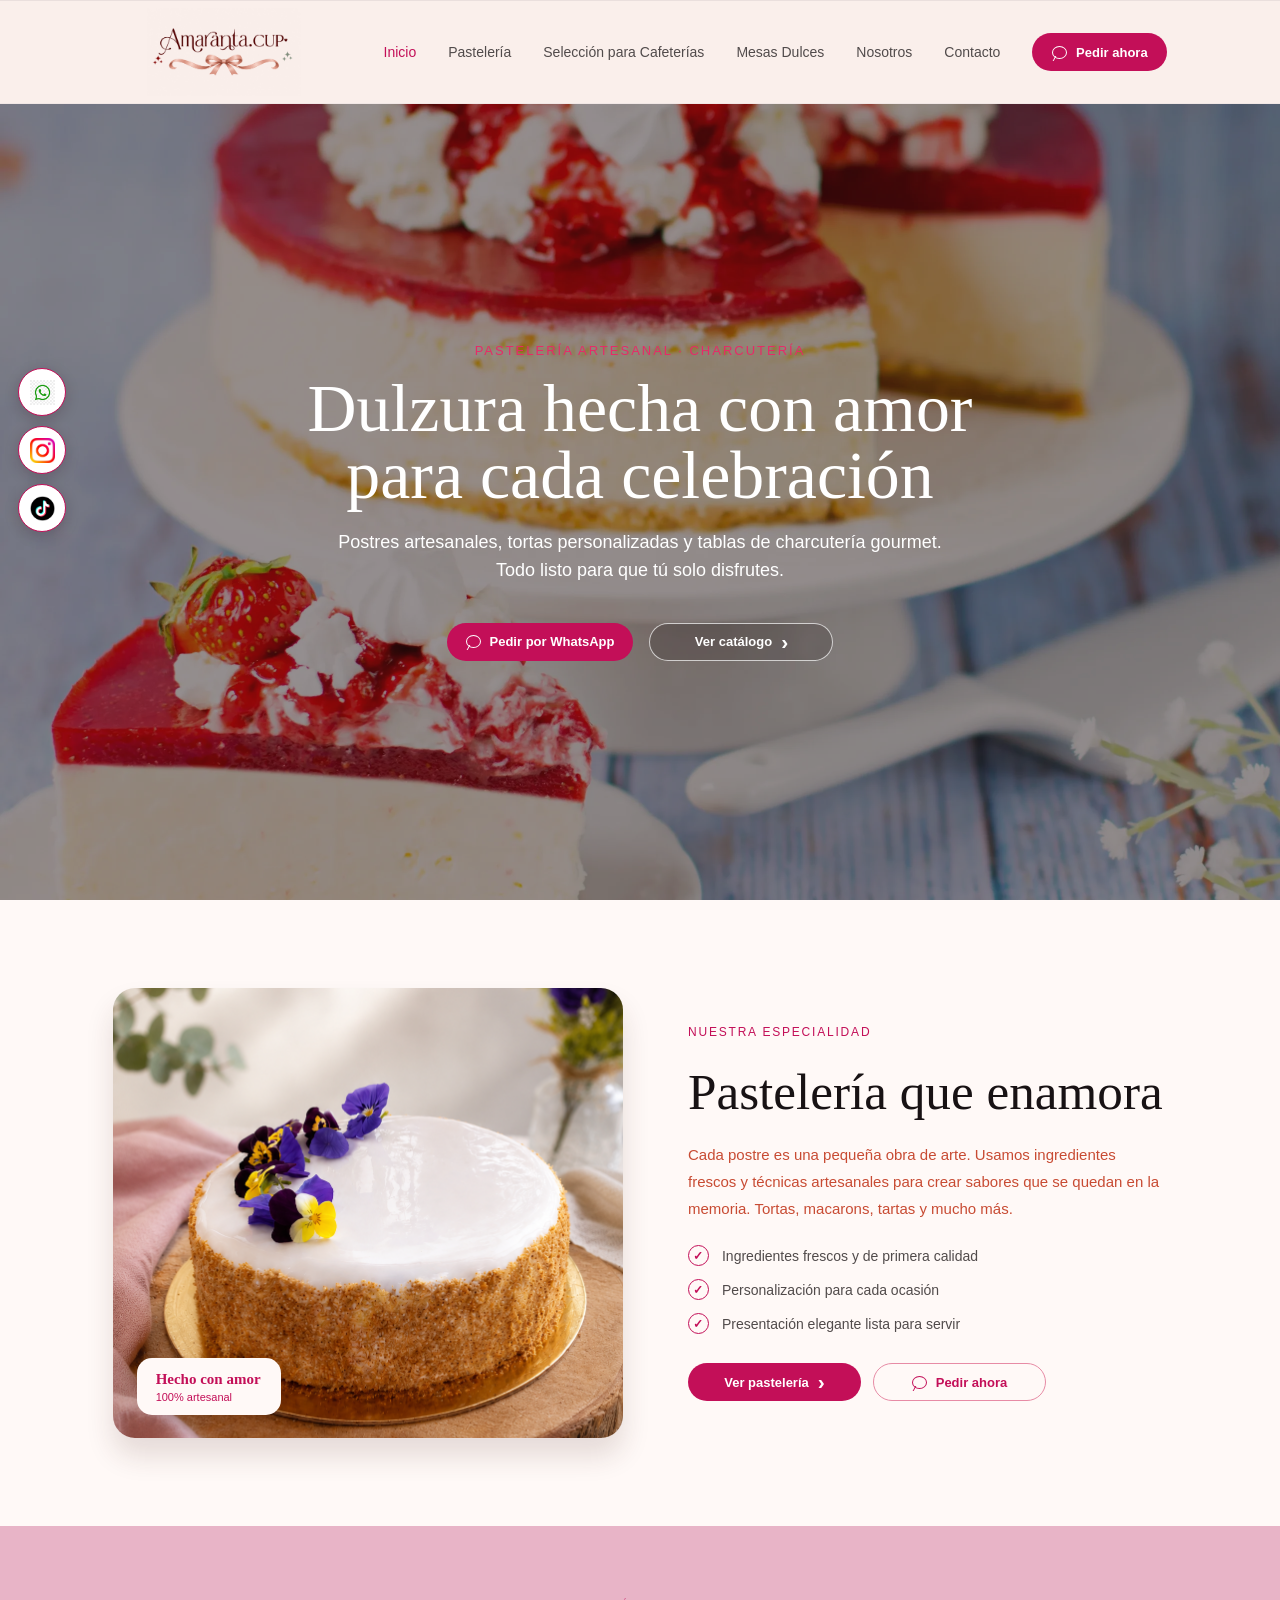
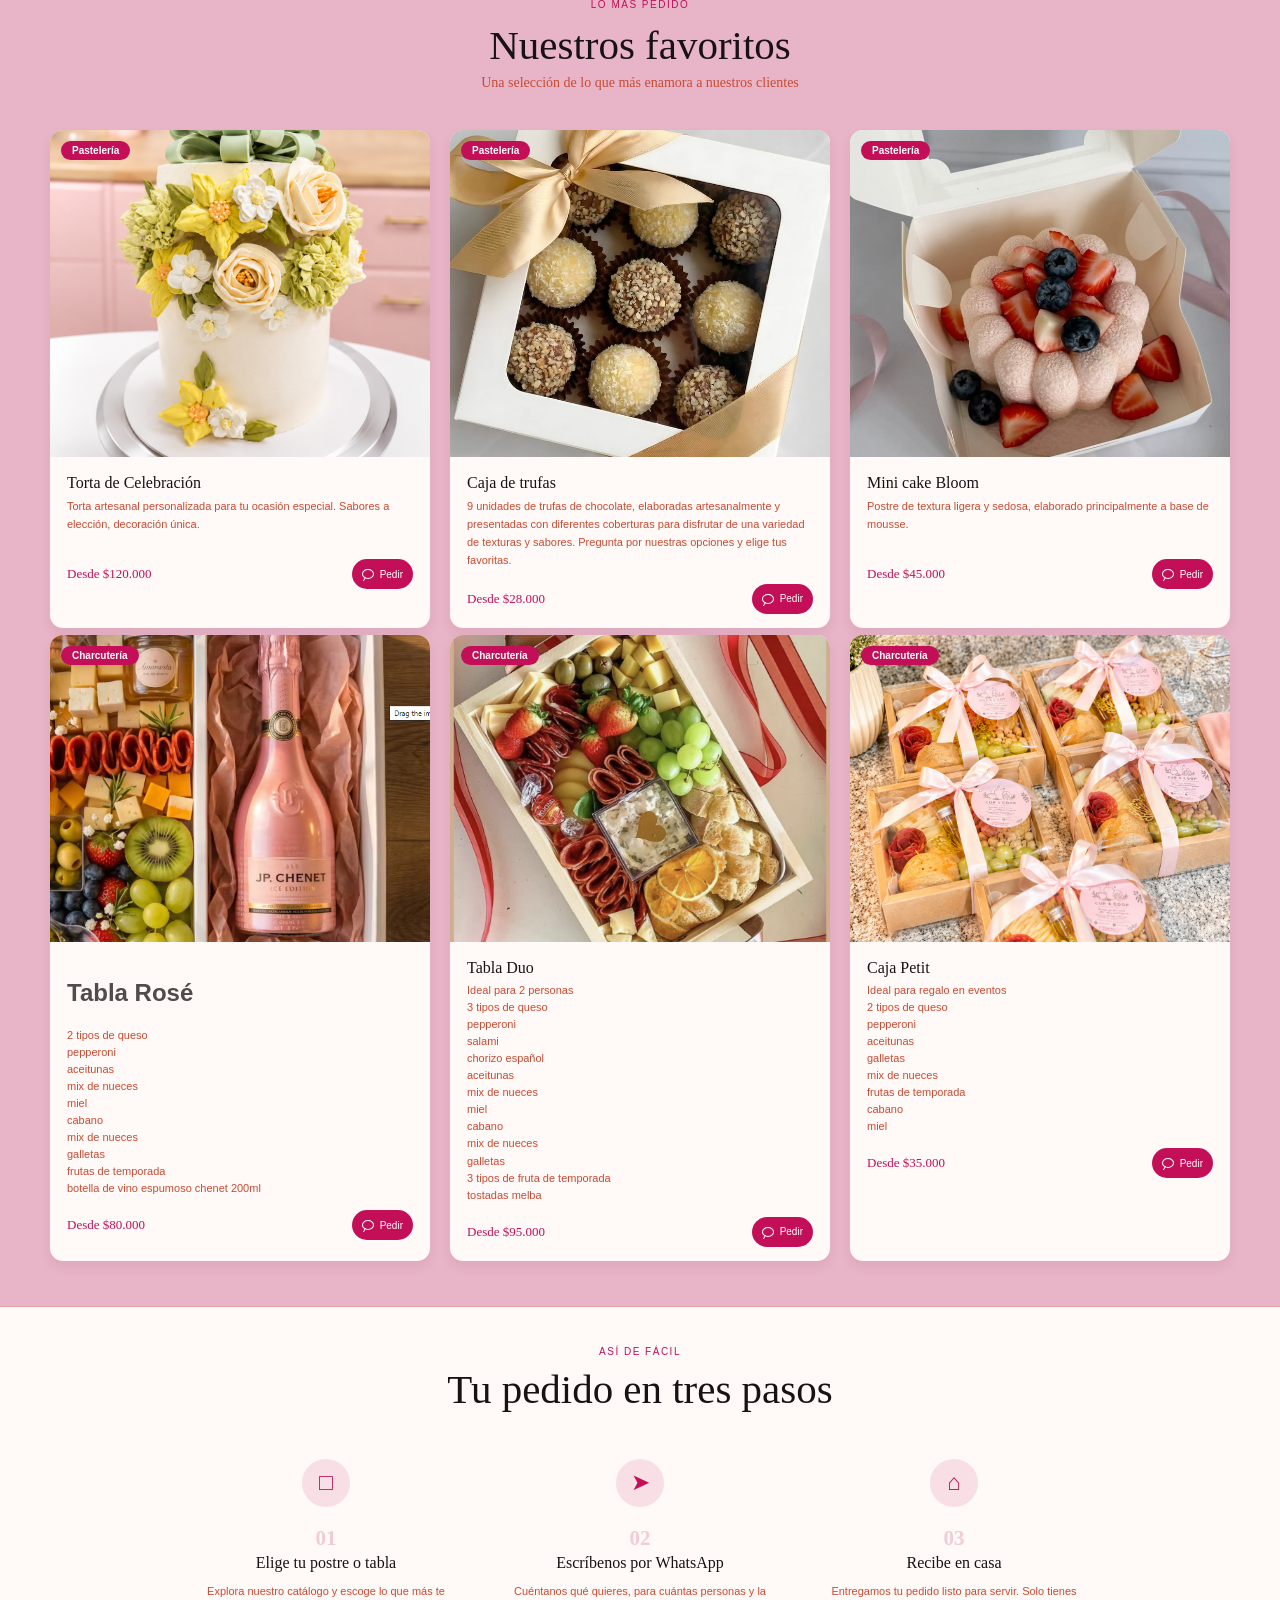
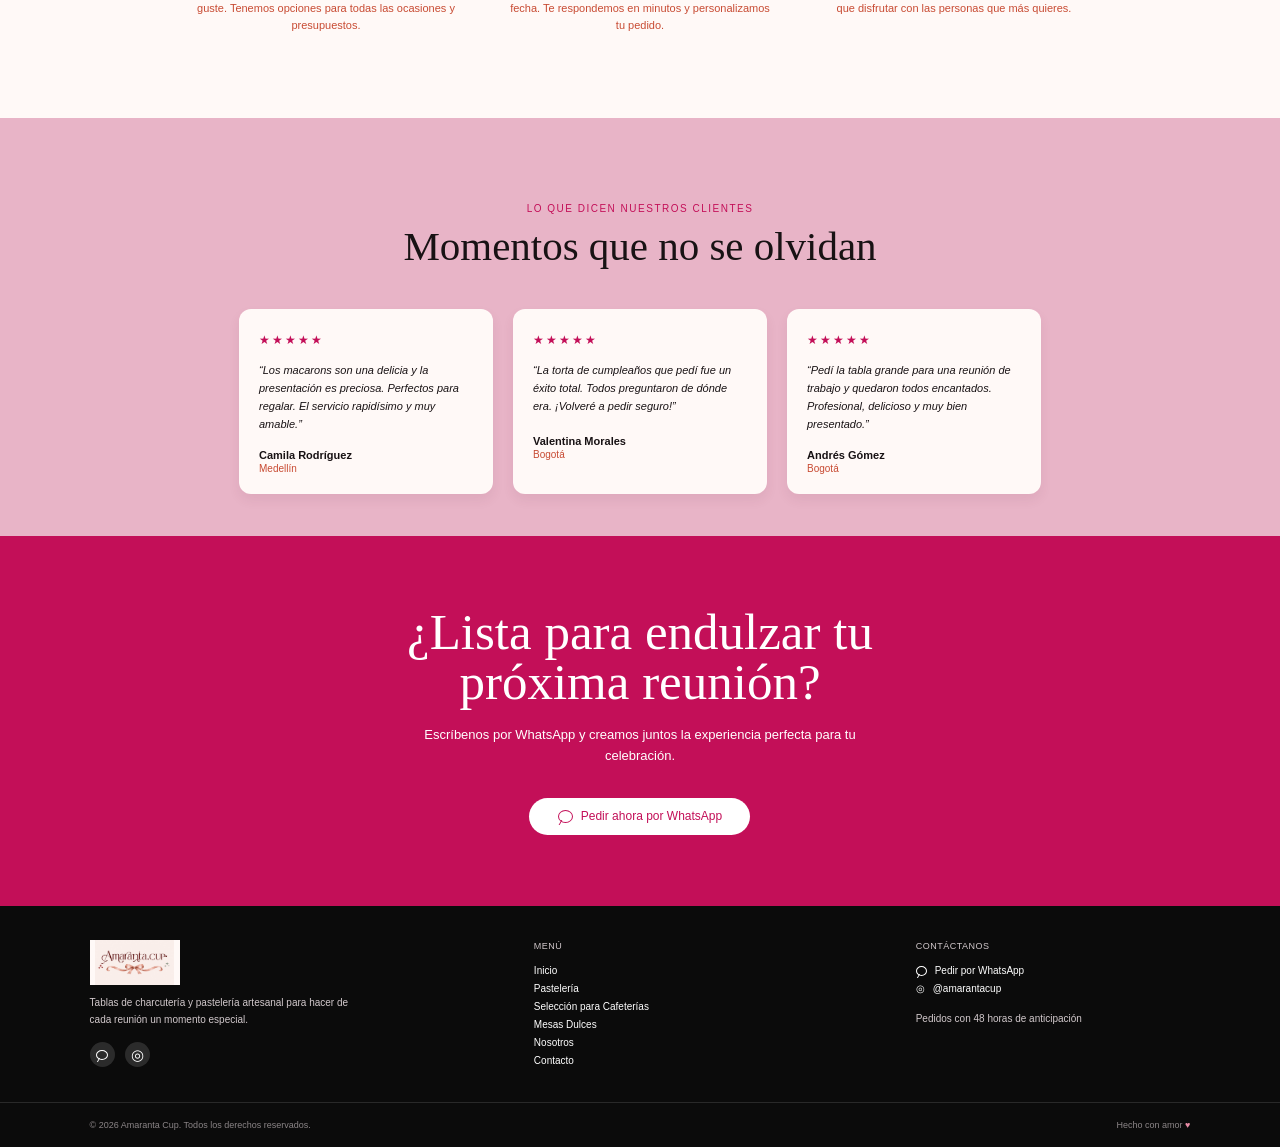
==== commit b497c1c2: "Merge main into floating-social-icons-integration" ====
--- a/index.html
+++ b/index.html
@@ -54,9 +54,9 @@
       <nav class="main-nav" aria-label="Navegación principal">
         <a href="index.html" aria-current="page">Inicio</a>
         <!--<a href="charcuteria.html">Charcutería</a>-->
-        <a href="https://canva.link/dgr8blwh5uggofv">Pastelería</a>
-        <a href="https://canva.link/e0axy1g2jeudyjb">Selección para Cafeterías</a>
-        <a href="https://canva.link/nlhpldfhokkc5tn">Events</a>
+        <a href="https://canva.link/hqmy7xg1aeavrqn">Pastelería</a>
+        <a href="https://canva.link/otf6wijbyt92x03">Selección para Cafeterías</a>
+        <a href="https://canva.link/1fuooa52gx30hf8">Mesas Dulces</a>
         <a href="nosotros.html">Nosotros</a>
         <a href="contacto.html">Contacto</a>
       </nav>
@@ -81,7 +81,7 @@
               <span class="chat-icon" aria-hidden="true"></span>
               Pedir por WhatsApp
             </a>
-            <a class="order-button hero-button hero-button--secondary" href="https://canva.link/dgr8blwh5uggofv">
+            <a class="order-button hero-button hero-button--secondary" href="https://canva.link/hqmy7xg1aeavrqn">
               Ver catálogo
               <span class="arrow-icon" aria-hidden="true">›</span>
             </a>
@@ -348,9 +348,9 @@
           <h2>Menú</h2>
           <a href="index.html">Inicio</a>
           <!--<a href="charcuteria.html">Charcutería</a>-->
-          <a href="https://canva.link/dgr8blwh5uggofv">Pastelería</a>
-          <a href="https://canva.link/e0axy1g2jeudyjb">Selección para Cafeterías</a>
-          <a href="https://canva.link/nlhpldfhokkc5tn">Events</a>
+          <a href="https://canva.link/hqmy7xg1aeavrqn">Pastelería</a>
+          <a href="https://canva.link/otf6wijbyt92x03">Selección para Cafeterías</a>
+          <a href="https://canva.link/1fuooa52gx30hf8">Mesas Dulces</a>
           <a href="nosotros.html">Nosotros</a>
           <a href="contacto.html">Contacto</a>
         </nav>
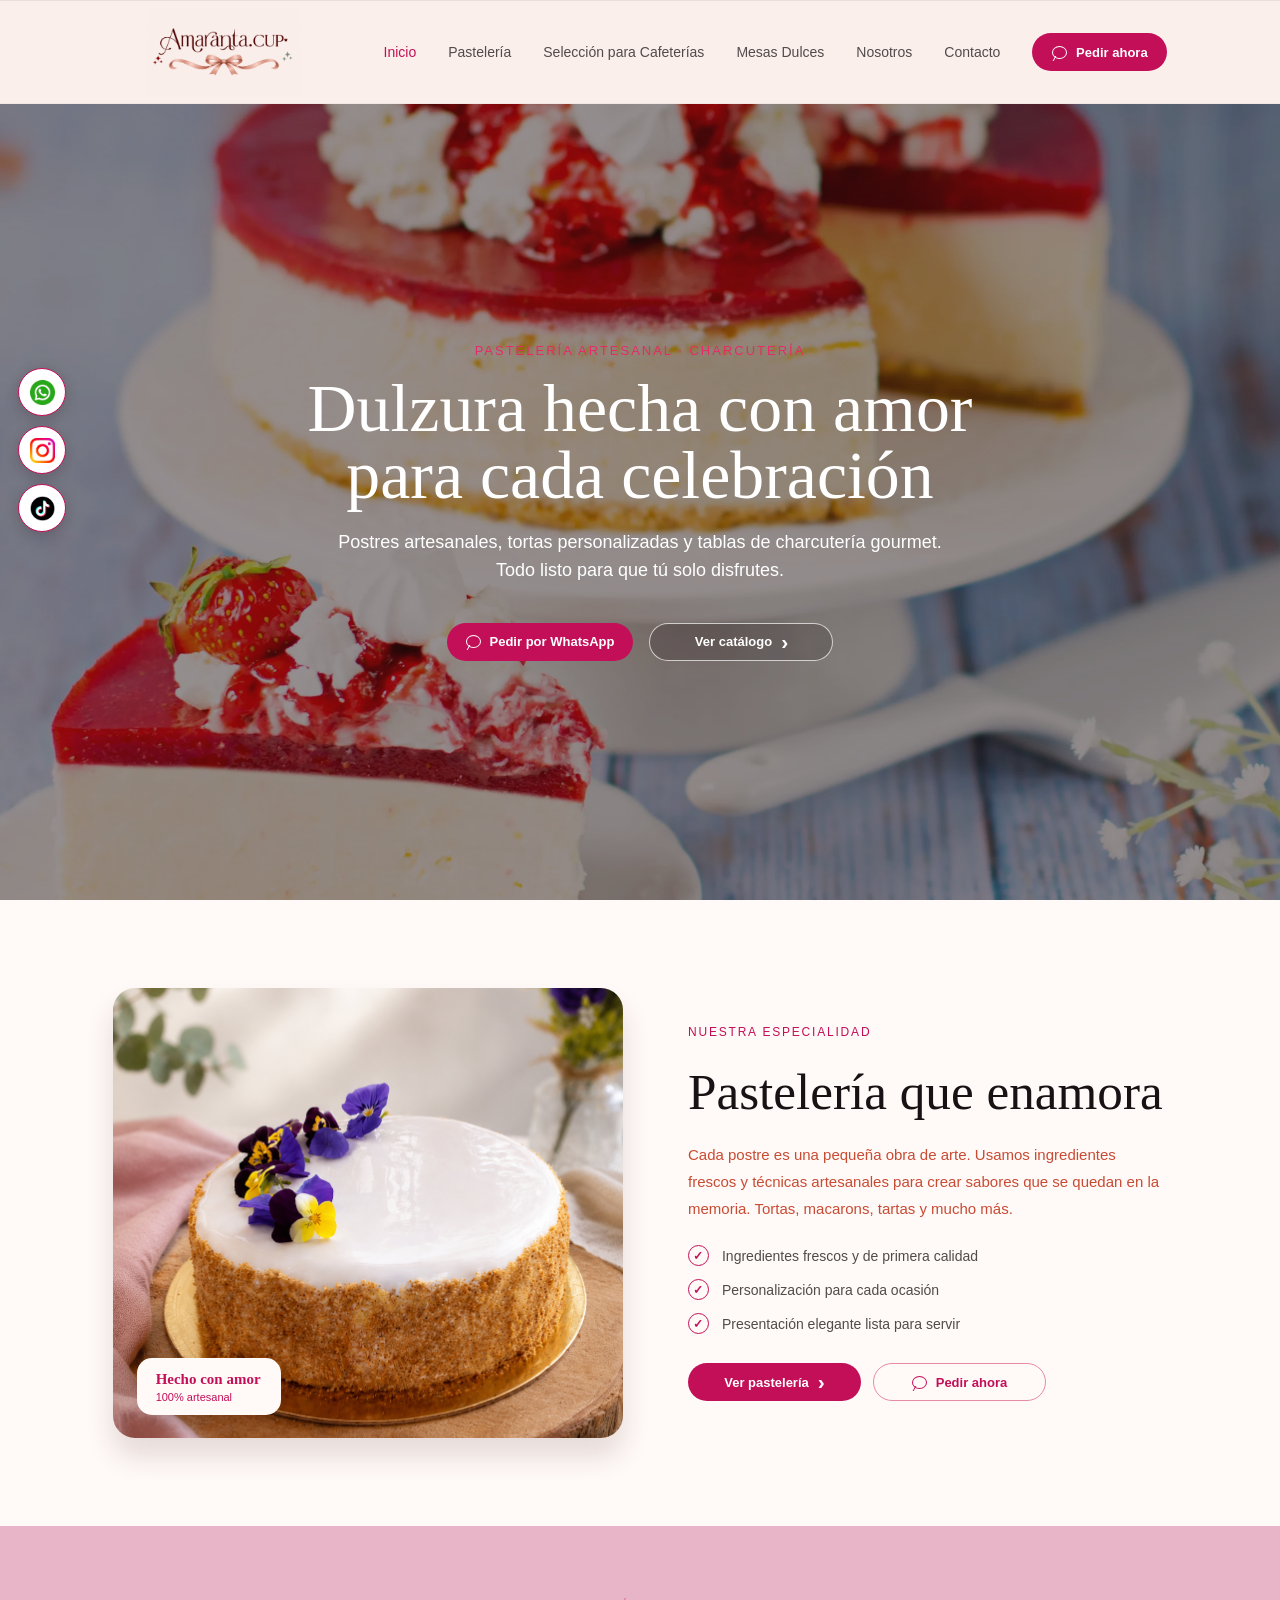
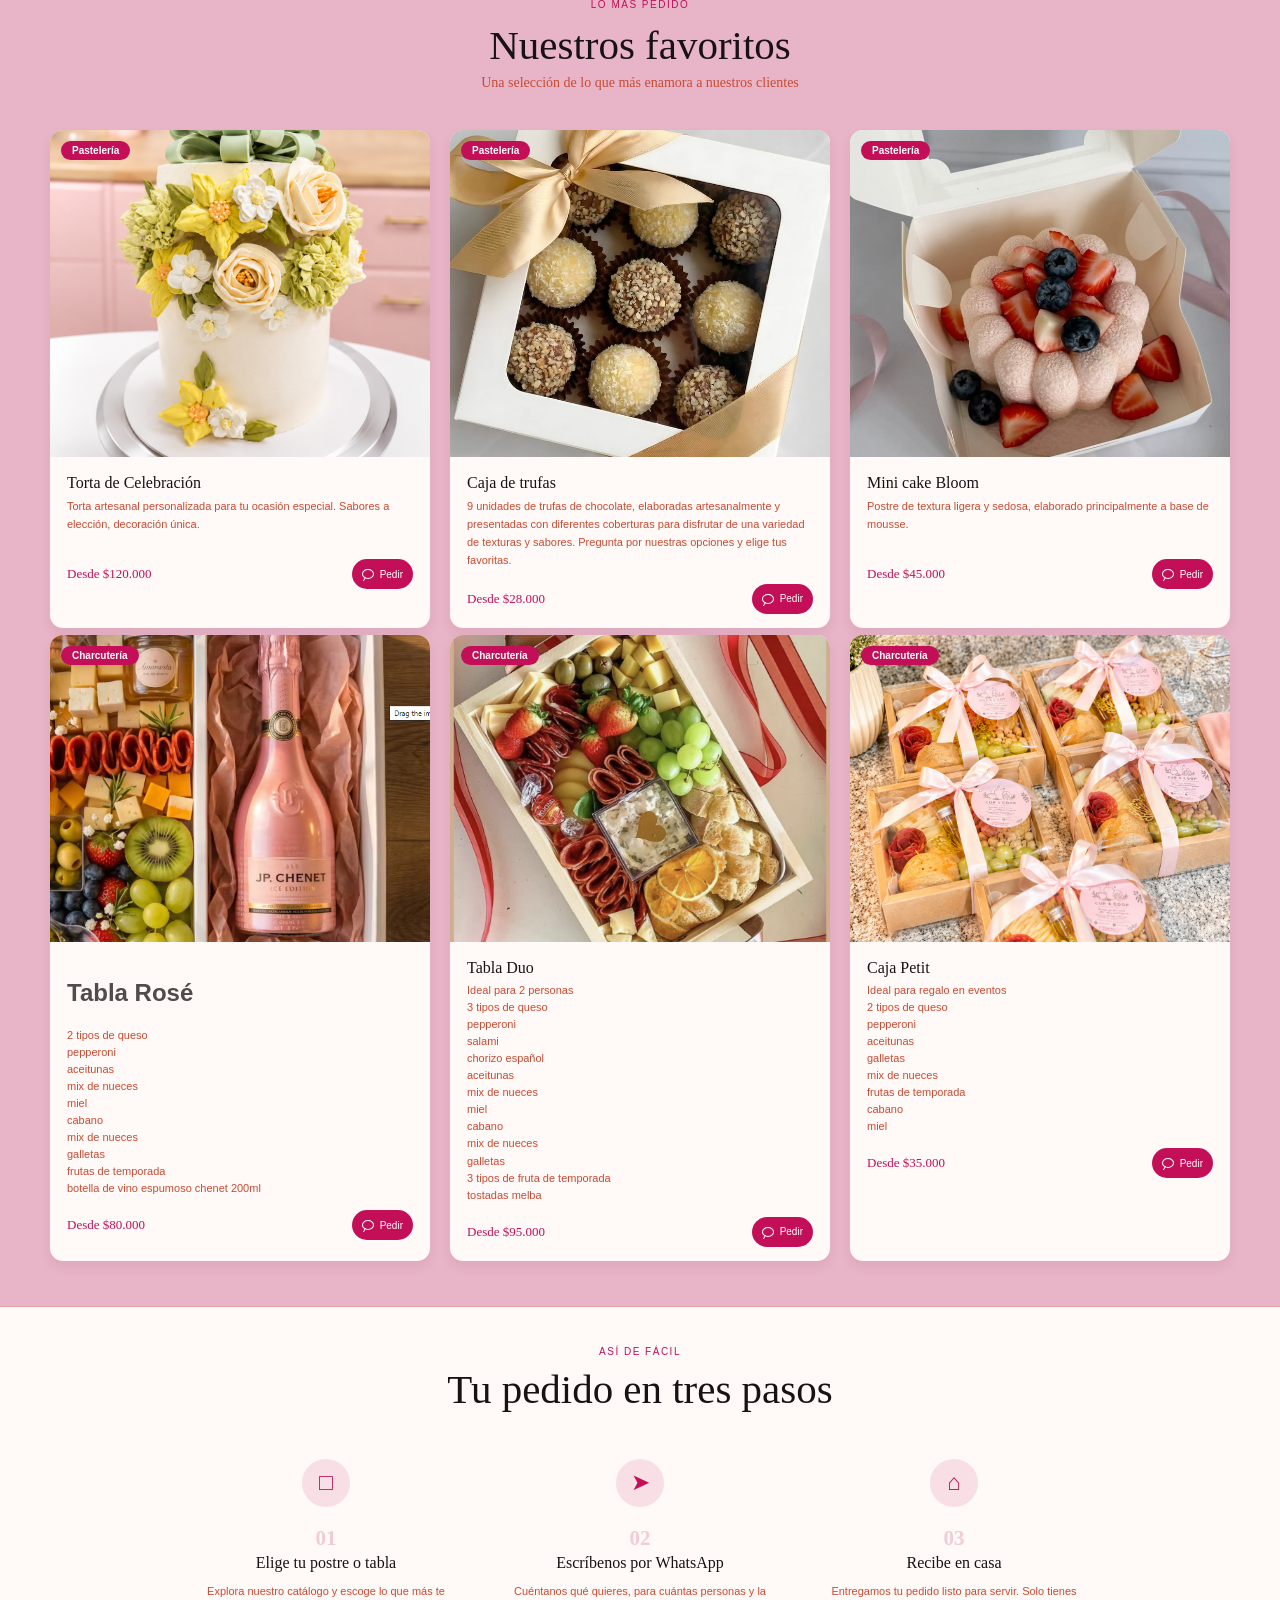
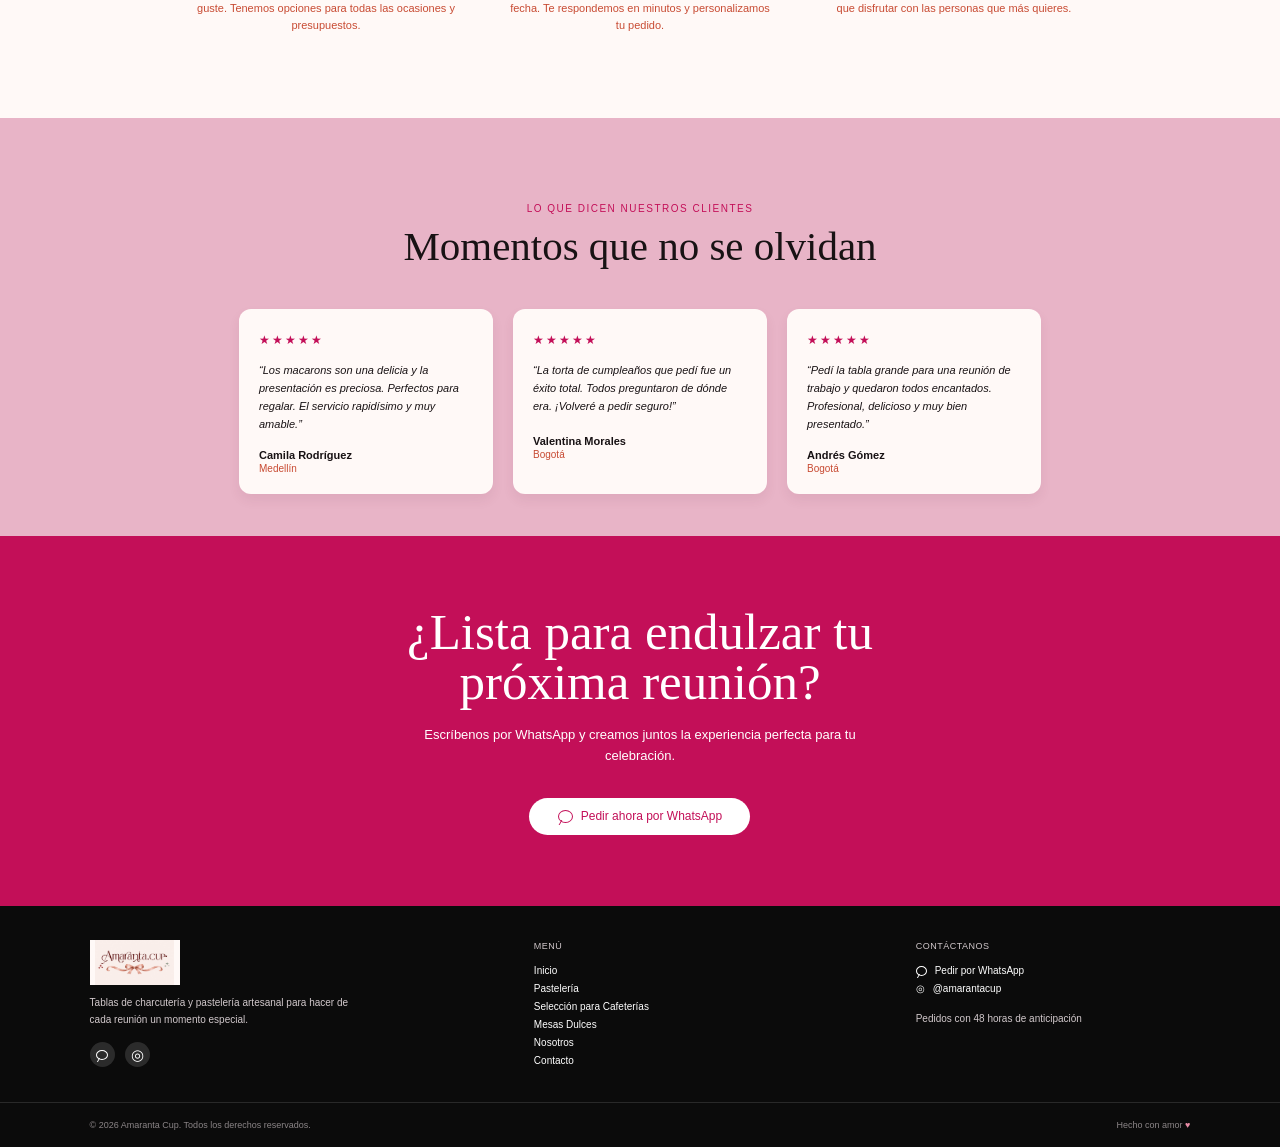
==== commit 82f059e9: "replace WhatsApp image asset Update all page references to use img/whatsapp.png.  Co-authored-by: Co" ====
--- a/index.html
+++ b/index.html
@@ -11,7 +11,7 @@
     <meta property="og:title" content="Amaranta Cup - Pastelería Artesanal y Charcutería Gourmet en Bogotá" />
     <meta property="og:description" content="Descubre nuestras deliciosas tortas personalizadas, postres artesanales y tablas de charcutería gourmet. Entregas a domicilio en Bogotá." />
     <meta property="og:type" content="business.business" />
-    <meta property="og:image" content="img/log.png" />
+    <meta property="og:image" content="img/log.jpg" />
     <meta name="twitter:card" content="summary_large_image" />
     <meta name="twitter:title" content="Amaranta Cup - Pastelería Artesanal y Charcutería Gourmet" />
     <meta name="twitter:description" content="Postres artesanales, tortas personalizadas y tablas gourmet para tus celebraciones." />
@@ -32,7 +32,7 @@
         "addressCountry": "CO"
       },
       "priceRange": "$$",
-      "image": "img/log.png",
+      "image": "img/log.jpg",
       "servesCuisine": ["Pastelería", "Postres"],
       "serviceType": ["Venta de postres", "Tortas personalizadas", "Charcutería gourmet", "Entregas a domicilio"],
       "sameAs": ["https://instagram.com/amaranta.cup"],
@@ -48,15 +48,15 @@
   <body>
     <header class="site-header">
       <a class="brand" href="index.html" aria-label="Amaranta Cup, inicio">
-        <img src="img/log.png" alt="Amaranta Cup" />
+        <img src="img/log.jpg" alt="Amaranta Cup" />
       </a>
 
       <nav class="main-nav" aria-label="Navegación principal">
         <a href="index.html" aria-current="page">Inicio</a>
         <!--<a href="charcuteria.html">Charcutería</a>-->
-        <a href="https://canva.link/hqmy7xg1aeavrqn">Pastelería</a>
-        <a href="https://canva.link/otf6wijbyt92x03">Selección para Cafeterías</a>
-        <a href="https://canva.link/1fuooa52gx30hf8">Mesas Dulces</a>
+        <a href="https://canva.link/hqmy7xg1aeavrqn" target="_blank" rel="noopener noreferrer">Pastelería</a>
+        <a href="https://canva.link/otf6wijbyt92x03" target="_blank" rel="noopener noreferrer">Selección para Cafeterías</a>
+        <a href="https://canva.link/1fuooa52gx30hf8" target="_blank" rel="noopener noreferrer">Mesas Dulces</a>
         <a href="nosotros.html">Nosotros</a>
         <a href="contacto.html">Contacto</a>
       </nav>
@@ -81,7 +81,7 @@
               <span class="chat-icon" aria-hidden="true"></span>
               Pedir por WhatsApp
             </a>
-            <a class="order-button hero-button hero-button--secondary" href="https://canva.link/hqmy7xg1aeavrqn">
+            <a class="order-button hero-button hero-button--secondary" href="https://canva.link/hqmy7xg1aeavrqn" target="_blank" rel="noopener noreferrer">
               Ver catálogo
               <span class="arrow-icon" aria-hidden="true">›</span>
             </a>
@@ -318,7 +318,7 @@
 
     <div class="floating-socials" aria-label="Enlaces rápidos">
       <a href="#" data-whatsapp-message="Hola Amaranta Cup, quiero hacer un pedido." aria-label="Pedir por WhatsApp">
-        <img src="img/whatsup.jpg" alt="" />
+        <img src="img/whatsapp.png" alt="" />
         <span class="floating-socials-label">Pedir por WhatsApp</span>
       </a>
       <a href="https://instagram.com/amaranta.cup" target="_blank" rel="noreferrer" aria-label="Instagram de Amaranta Cup">
@@ -335,7 +335,7 @@
       <div class="footer-main">
         <div class="footer-brand-column">
           <a class="footer-brand" href="index.html" aria-label="Amaranta Cup, inicio">
-            <img src="img/log.png" alt="Amaranta Cup" />
+            <img src="img/log.jpg" alt="Amaranta Cup" />
           </a>
           <p>Tablas de charcutería y pastelería artesanal para hacer de cada reunión un momento especial.</p>
           <div class="footer-socials" aria-label="Redes sociales">
@@ -348,9 +348,9 @@
           <h2>Menú</h2>
           <a href="index.html">Inicio</a>
           <!--<a href="charcuteria.html">Charcutería</a>-->
-          <a href="https://canva.link/hqmy7xg1aeavrqn">Pastelería</a>
-          <a href="https://canva.link/otf6wijbyt92x03">Selección para Cafeterías</a>
-          <a href="https://canva.link/1fuooa52gx30hf8">Mesas Dulces</a>
+          <a href="https://canva.link/hqmy7xg1aeavrqn" target="_blank" rel="noopener noreferrer">Pastelería</a>
+          <a href="https://canva.link/otf6wijbyt92x03" target="_blank" rel="noopener noreferrer">Selección para Cafeterías</a>
+          <a href="https://canva.link/1fuooa52gx30hf8" target="_blank" rel="noopener noreferrer">Mesas Dulces</a>
           <a href="nosotros.html">Nosotros</a>
           <a href="contacto.html">Contacto</a>
         </nav>
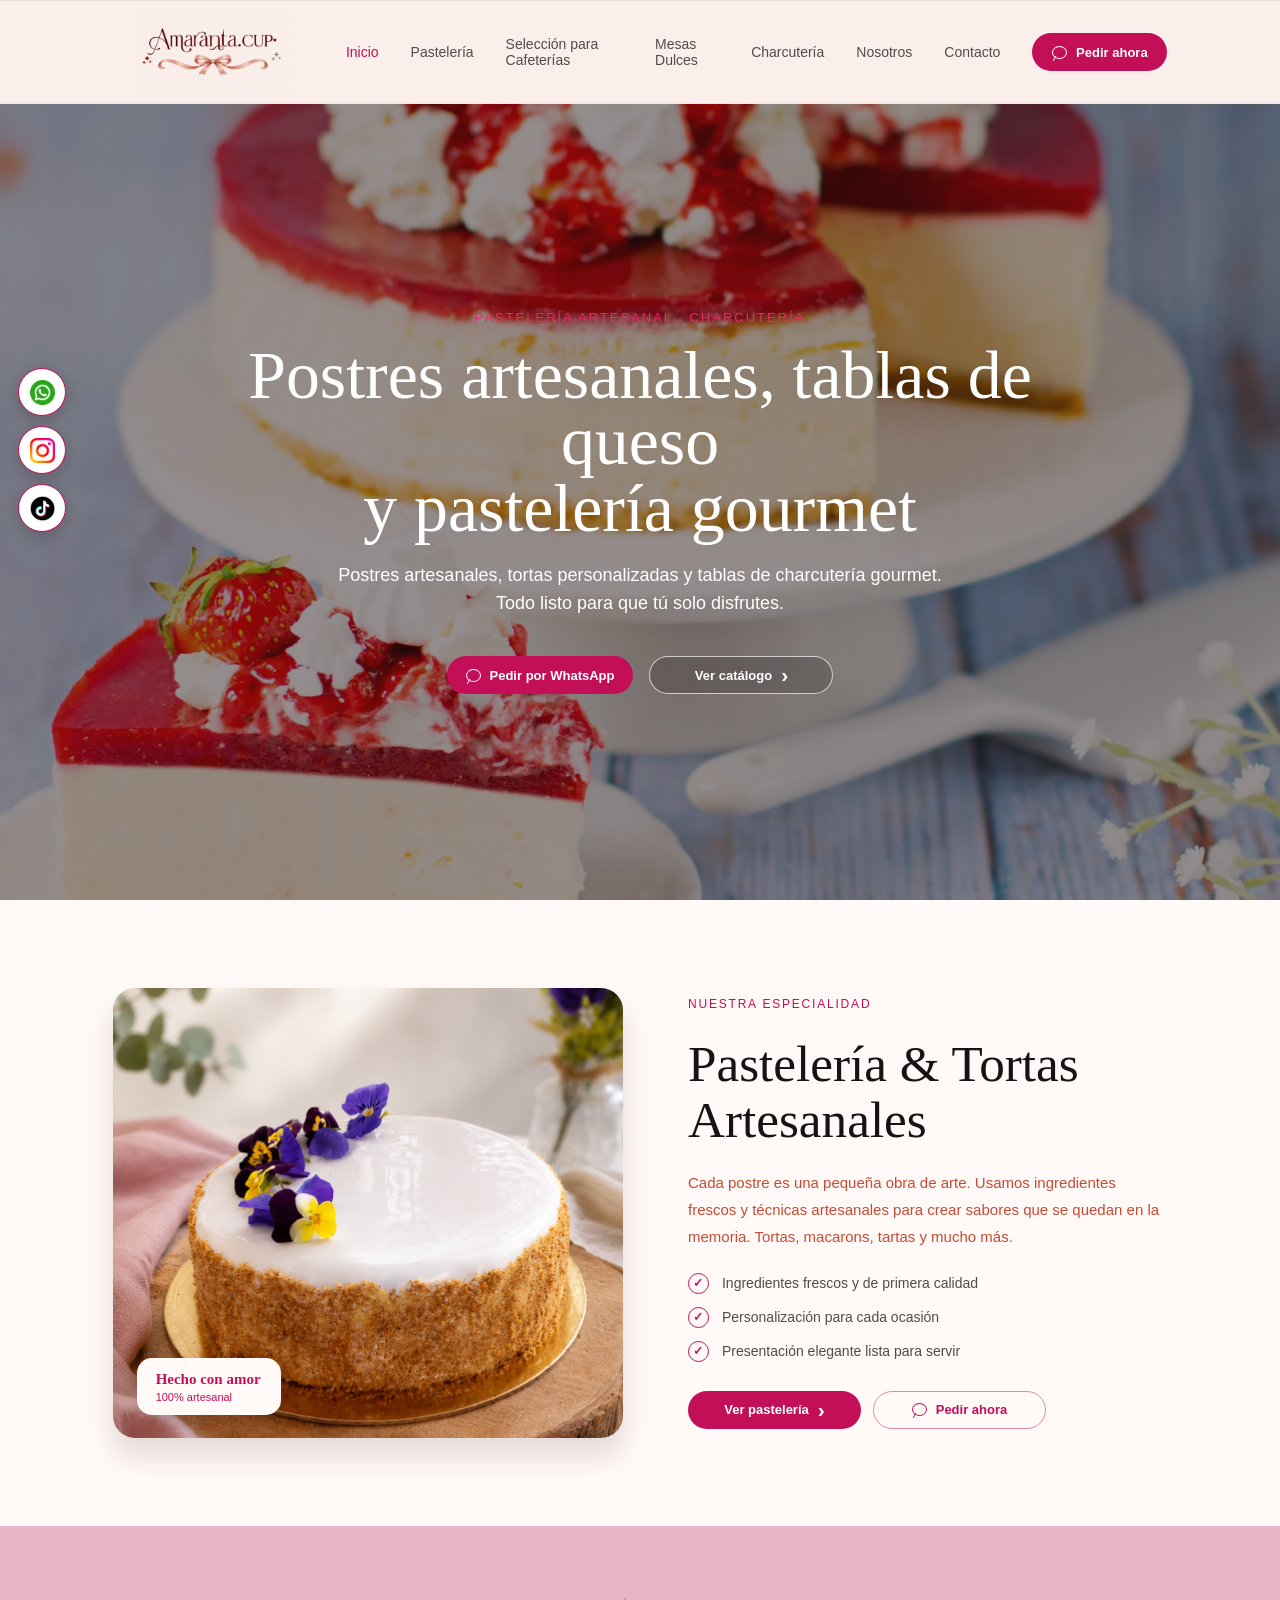
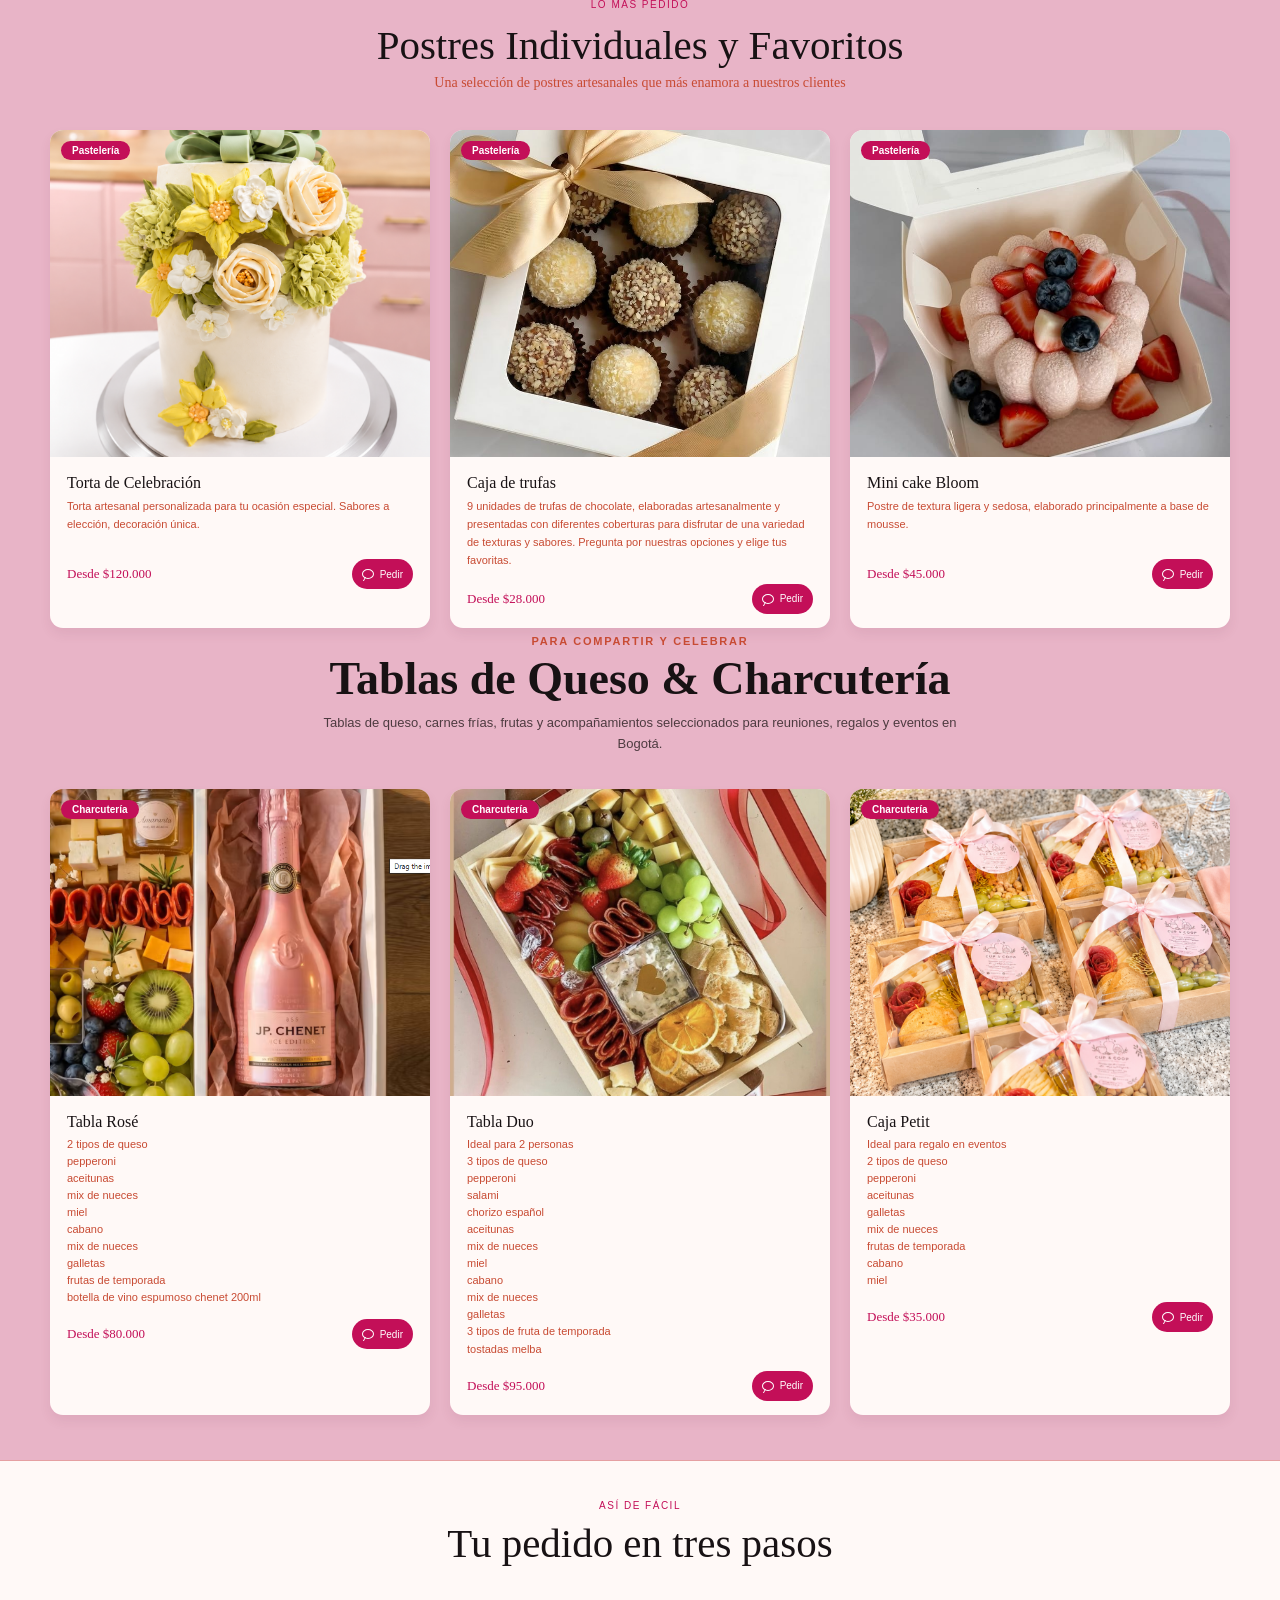
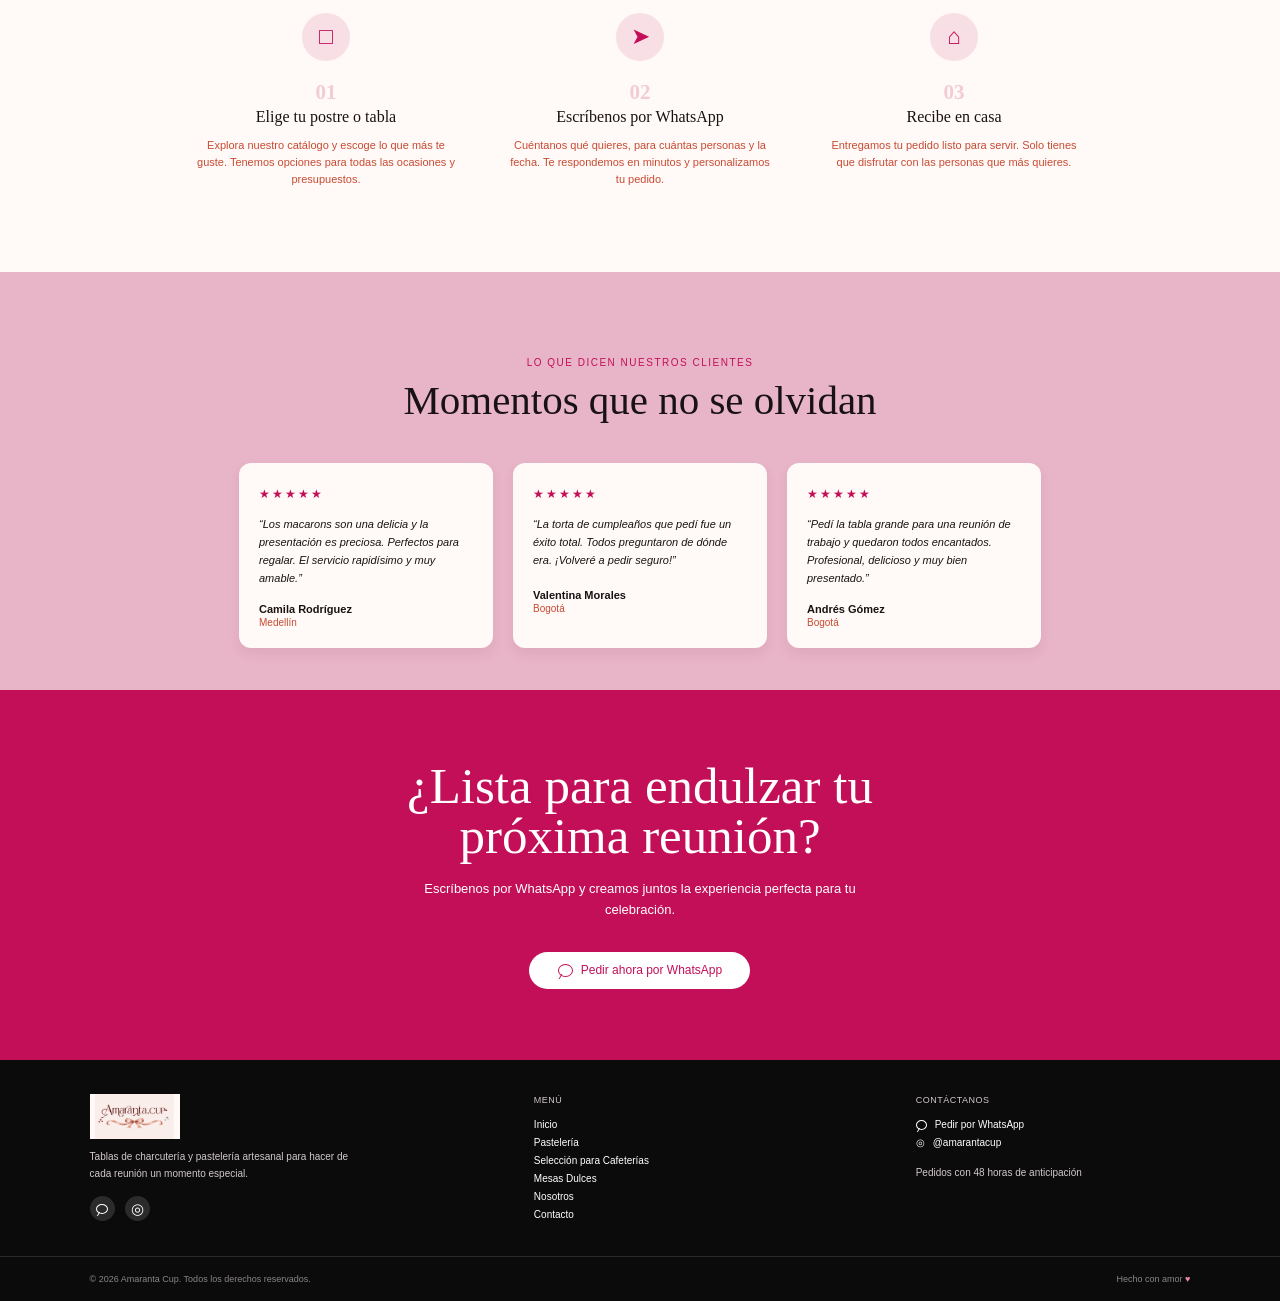
==== commit 0d42ac24: "optimiza SEO y navegación de productos Mejora metadatos, schema local, headings y enlaces de convers" ====
--- a/index.html
+++ b/index.html
@@ -3,28 +3,35 @@
   <head>
     <meta charset="UTF-8" />
     <meta name="viewport" content="width=device-width, initial-scale=1.0" />
-    <meta name="description" content="Pastelería artesanal, charcutería gourmet y tablas para eventos en Bogotá. Tortas personalizadas, postres premium y cajas de regalo. Entrega a domicilio.">
+    <meta name="description" content="Amaranta Cup: postres, tablas de queso y pastelería artesanal en Bogotá. Pide por WhatsApp tortas y charcutería gourmet para tus celebraciones hoy.">
     <meta name="keywords" content="pastelería bogotá, tortas personalizadas, charcutería gourmet, postres artesanales, tablas de eventos, cajas regalo">
     <meta name="author" content="Amaranta Cup">
     <meta name="robots" content="index, follow">
     <link rel="canonical" href="https://amarantacup.com/" />
-    <meta property="og:title" content="Amaranta Cup - Pastelería Artesanal y Charcutería Gourmet en Bogotá" />
-    <meta property="og:description" content="Descubre nuestras deliciosas tortas personalizadas, postres artesanales y tablas de charcutería gourmet. Entregas a domicilio en Bogotá." />
-    <meta property="og:type" content="business.business" />
-    <meta property="og:image" content="img/log.jpg" />
+    <meta property="og:title" content="Amaranta Cup | Postres, Tablas de Queso y Pastelería" />
+    <meta property="og:description" content="Postres artesanales, tablas de queso y charcutería gourmet en Bogotá. Escríbenos por WhatsApp y celebra con sabores hechos a mano." />
+    <meta property="og:image" content="https://amarantacup.com/img/tablaCorporativa.webp" />
+    <meta property="og:url" content="https://amarantacup.com/" />
+    <meta property="og:type" content="website" />
     <meta name="twitter:card" content="summary_large_image" />
     <meta name="twitter:title" content="Amaranta Cup - Pastelería Artesanal y Charcutería Gourmet" />
     <meta name="twitter:description" content="Postres artesanales, tortas personalizadas y tablas gourmet para tus celebraciones." />
-    <title>Amaranta Cup - Pastelería Artesanal y Charcutería Gourmet en Bogotá</title>
+    <title>Amaranta Cup | Postres, Pastelería y Tablas de Queso</title>
     <link rel="stylesheet" href="css/styles.css" />
     <script type="application/ld+json">
     {
       "@context": "https://schema.org",
-      "@type": "LocalBusiness",
+      "@type": ["LocalBusiness", "Bakery", "FoodEstablishment"],
       "name": "Amaranta Cup",
       "description": "Pastelería artesanal y charcutería gourmet en Bogotá",
       "url": "https://amarantacup.com",
-      "telephone": "+57 312 8997149",
+      "telephone": "+573128997149",
+      "contactPoint": {
+        "@type": "ContactPoint",
+        "telephone": "+573128997149",
+        "contactType": "sales",
+        "availableLanguage": ["es"]
+      },
       "email": "mcasa4761@gmail.com",
       "address": {
         "@type": "PostalAddress",
@@ -32,15 +39,15 @@
         "addressCountry": "CO"
       },
       "priceRange": "$$",
-      "image": "img/log.jpg",
-      "servesCuisine": ["Pastelería", "Postres"],
-      "serviceType": ["Venta de postres", "Tortas personalizadas", "Charcutería gourmet", "Entregas a domicilio"],
+      "image": "https://amarantacup.com/img/tablaCorporativa.webp",
+      "servesCuisine": ["Pastelería", "Postres", "Charcutería"],
+      "serviceType": ["Venta de postres", "Tortas personalizadas", "Tablas de queso", "Charcutería gourmet", "Entregas a domicilio"],
       "sameAs": ["https://instagram.com/amaranta.cup"],
       "openingHoursSpecification": {
         "@type": "OpeningHoursSpecification",
         "dayOfWeek": ["Monday", "Tuesday", "Wednesday", "Thursday", "Friday", "Saturday", "Sunday"],
         "opens": "08:00",
-        "closes": "17:00"
+        "closes": "20:00"
       }
     }
     </script>
@@ -57,6 +64,7 @@
         <a href="https://canva.link/hqmy7xg1aeavrqn" target="_blank" rel="noopener noreferrer">Pastelería</a>
         <a href="https://canva.link/otf6wijbyt92x03" target="_blank" rel="noopener noreferrer">Selección para Cafeterías</a>
         <a href="https://canva.link/1fuooa52gx30hf8" target="_blank" rel="noopener noreferrer">Mesas Dulces</a>
+        <a href="https://canva.link/b5qrc4o11lzw1v3" target="_blank" rel="noopener noreferrer">Charcutería</a>
         <a href="nosotros.html">Nosotros</a>
         <a href="contacto.html">Contacto</a>
       </nav>
@@ -71,7 +79,7 @@
       <section class="hero" aria-labelledby="hero-title">
         <div class="hero-content">
           <p class="hero-kicker">Pastelería artesanal · Charcutería</p>
-          <h1 id="hero-title">Dulzura hecha con amor<br />para cada celebración</h1>
+          <h1 id="hero-title">Postres artesanales, tablas de queso<br />y pastelería gourmet</h1>
           <p class="hero-description">
             Postres artesanales, tortas personalizadas y tablas de charcutería gourmet.<br />
             Todo listo para que tú solo disfrutes.
@@ -100,7 +108,7 @@
 
         <div class="specialty-copy">
           <p class="specialty-kicker">Nuestra especialidad</p>
-          <h2 id="specialty-title">Pastelería que enamora</h2>
+          <h2 id="specialty-title">Pastelería &amp; Tortas Artesanales</h2>
           <p class="specialty-description">
             Cada postre es una pequeña obra de arte. Usamos ingredientes frescos y técnicas artesanales para crear sabores que se quedan en la memoria. Tortas, macarons, tartas y mucho más.
           </p>
@@ -125,8 +133,8 @@
       <section class="favorites-section" aria-labelledby="favorites-title">
         <div class="favorites-heading">
           <p class="favorites-kicker">Lo más pedido</p>
-          <h2 id="favorites-title">Nuestros favoritos</h2>
-          <p>Una selección de lo que más enamora a nuestros clientes</p>
+          <h2 id="favorites-title">Postres Individuales y Favoritos</h2>
+          <p>Una selección de postres artesanales que más enamora a nuestros clientes</p>
         </div>
 
         <div class="favorites-grid">
@@ -186,7 +194,12 @@
         </div>
       </section>
 
-      <section class="charcuterie-section" aria-labelledby="charcuterie-title">
+      <section class="charcuterie-section" aria-labelledby="charcuterie-section-title">
+        <div class="section-heading">
+          <p class="section-kicker">Para compartir y celebrar</p>
+          <h2 id="charcuterie-section-title">Tablas de Queso &amp; Charcutería</h2>
+          <p>Tablas de queso, carnes frías, frutas y acompañamientos seleccionados para reuniones, regalos y eventos en Bogotá.</p>
+        </div>
         <div class="charcuterie-grid">
           <article class="product-card">
             <div class="product-image-wrap">
@@ -194,7 +207,7 @@
               <span class="product-tag">Charcutería</span>
             </div>
             <div class="product-content">
-              <h2 id="charcuterie-title" class="product-title">Tabla Rosé</h2>
+              <h3 class="product-title">Tabla Rosé</h3>
               <p>2 tipos de queso<br />pepperoni<br />aceitunas<br />mix de nueces<br />miel<br />cabano<br />mix de nueces<br />galletas<br />frutas de temporada<br />botella de vino espumoso chenet 200ml</p>
               <div class="product-footer">
                 <span class="product-price">Desde $80.000</span>
@@ -317,7 +330,7 @@
     </main>
 
     <div class="floating-socials" aria-label="Enlaces rápidos">
-      <a href="#" data-whatsapp-message="Hola Amaranta Cup, quiero hacer un pedido." aria-label="Pedir por WhatsApp">
+      <a class="floating-whatsapp" href="https://wa.me/573128997149?text=Hola%20Amaranta%20Cup%2C%20quiero%20hacer%20un%20pedido." data-whatsapp-message="Hola Amaranta Cup, quiero hacer un pedido." aria-label="Pedir por WhatsApp">
         <img src="img/whatsapp.png" alt="" />
         <span class="floating-socials-label">Pedir por WhatsApp</span>
       </a>
--- a/css/styles.css
+++ b/css/styles.css
@@ -1313,6 +1313,36 @@
   background: #e8b4c7;
 }
 
+.charcuterie-section > .section-heading {
+  max-width: 680px;
+  margin: 0 auto 34px;
+  text-align: center;
+}
+
+.section-heading .section-kicker {
+  margin: 0 0 8px;
+  color: #c84b33;
+  font-size: 11px;
+  font-weight: 700;
+  letter-spacing: 0.16em;
+  text-transform: uppercase;
+}
+
+.section-heading h2 {
+  margin: 0 0 10px;
+  color: #181214;
+  font-family: Georgia, serif;
+  font-size: clamp(32px, 4vw, 46px);
+  line-height: 1.05;
+}
+
+.section-heading > p:last-child {
+  margin: 0;
+  color: #4e3b40;
+  font-size: 13px;
+  line-height: 1.6;
+}
+
 .charcuterie-grid {
   display: grid;
   grid-template-columns: repeat(3, minmax(0, 1fr));
